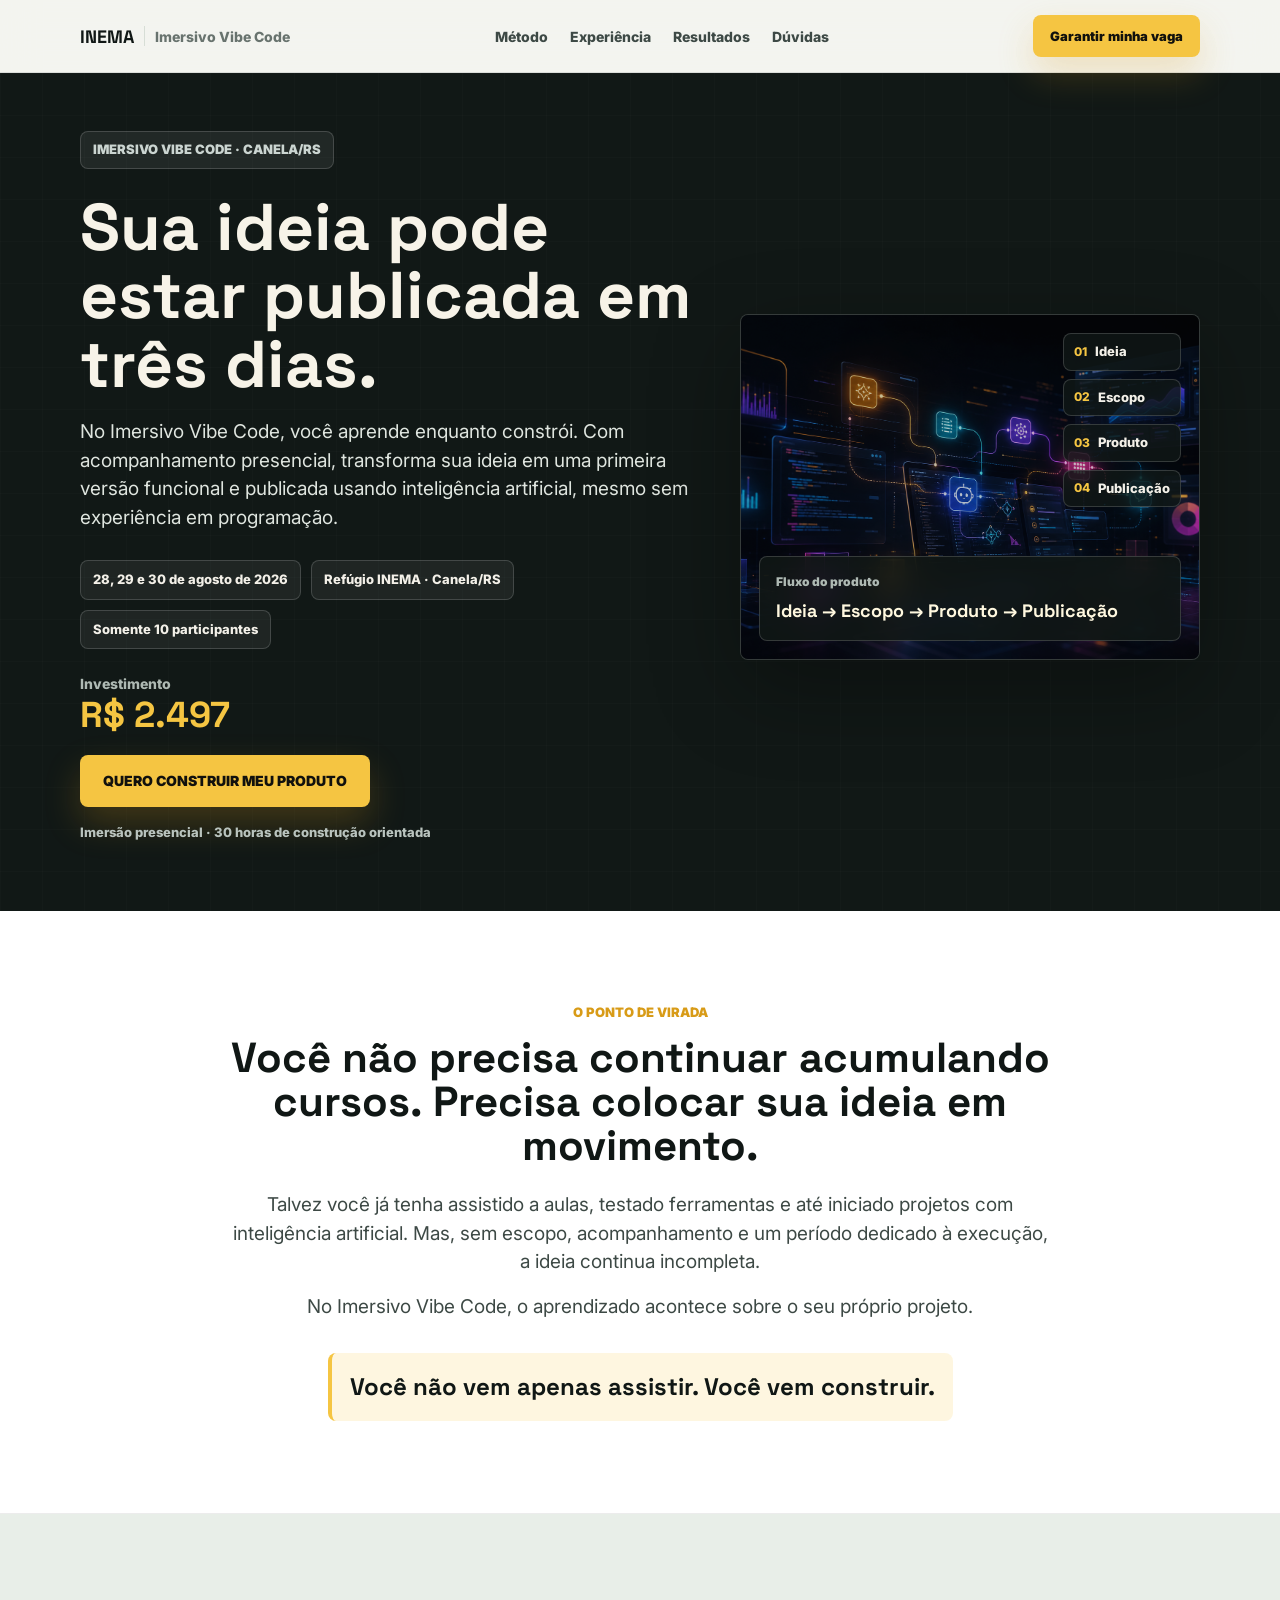
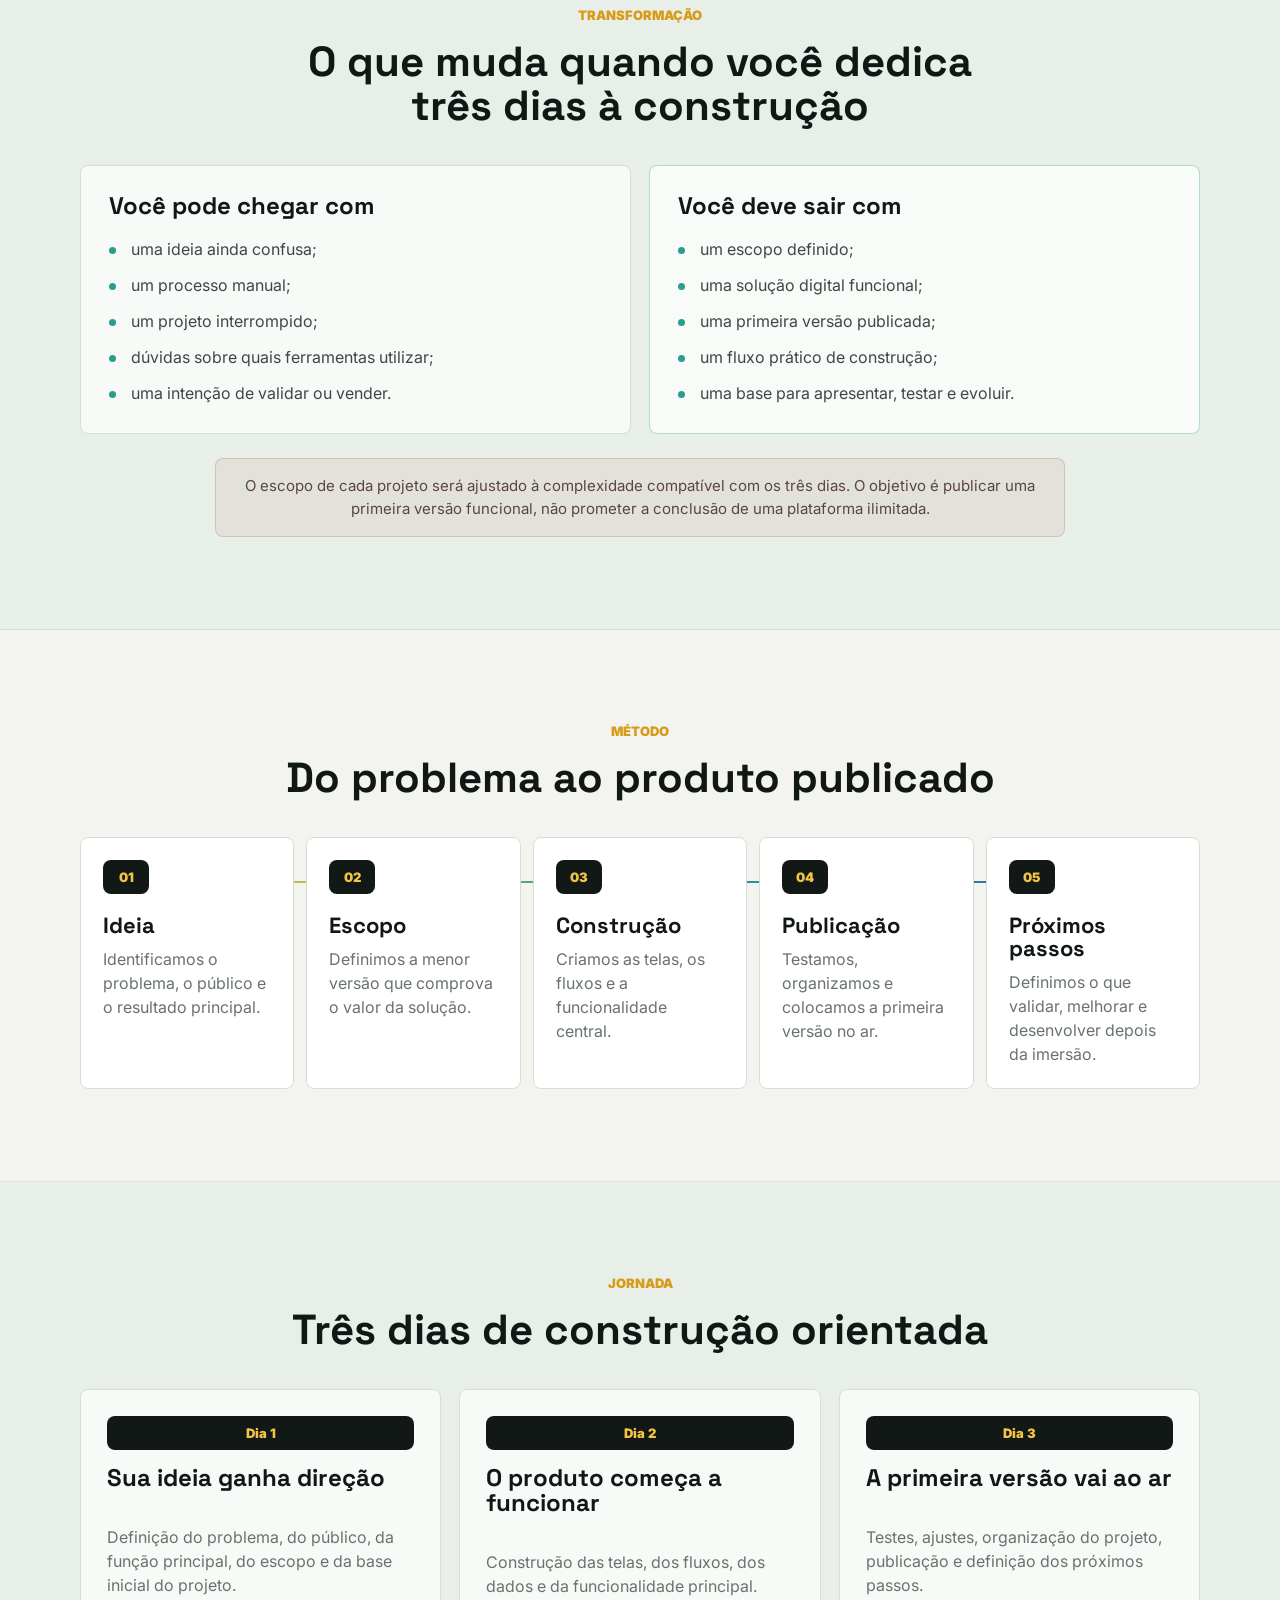
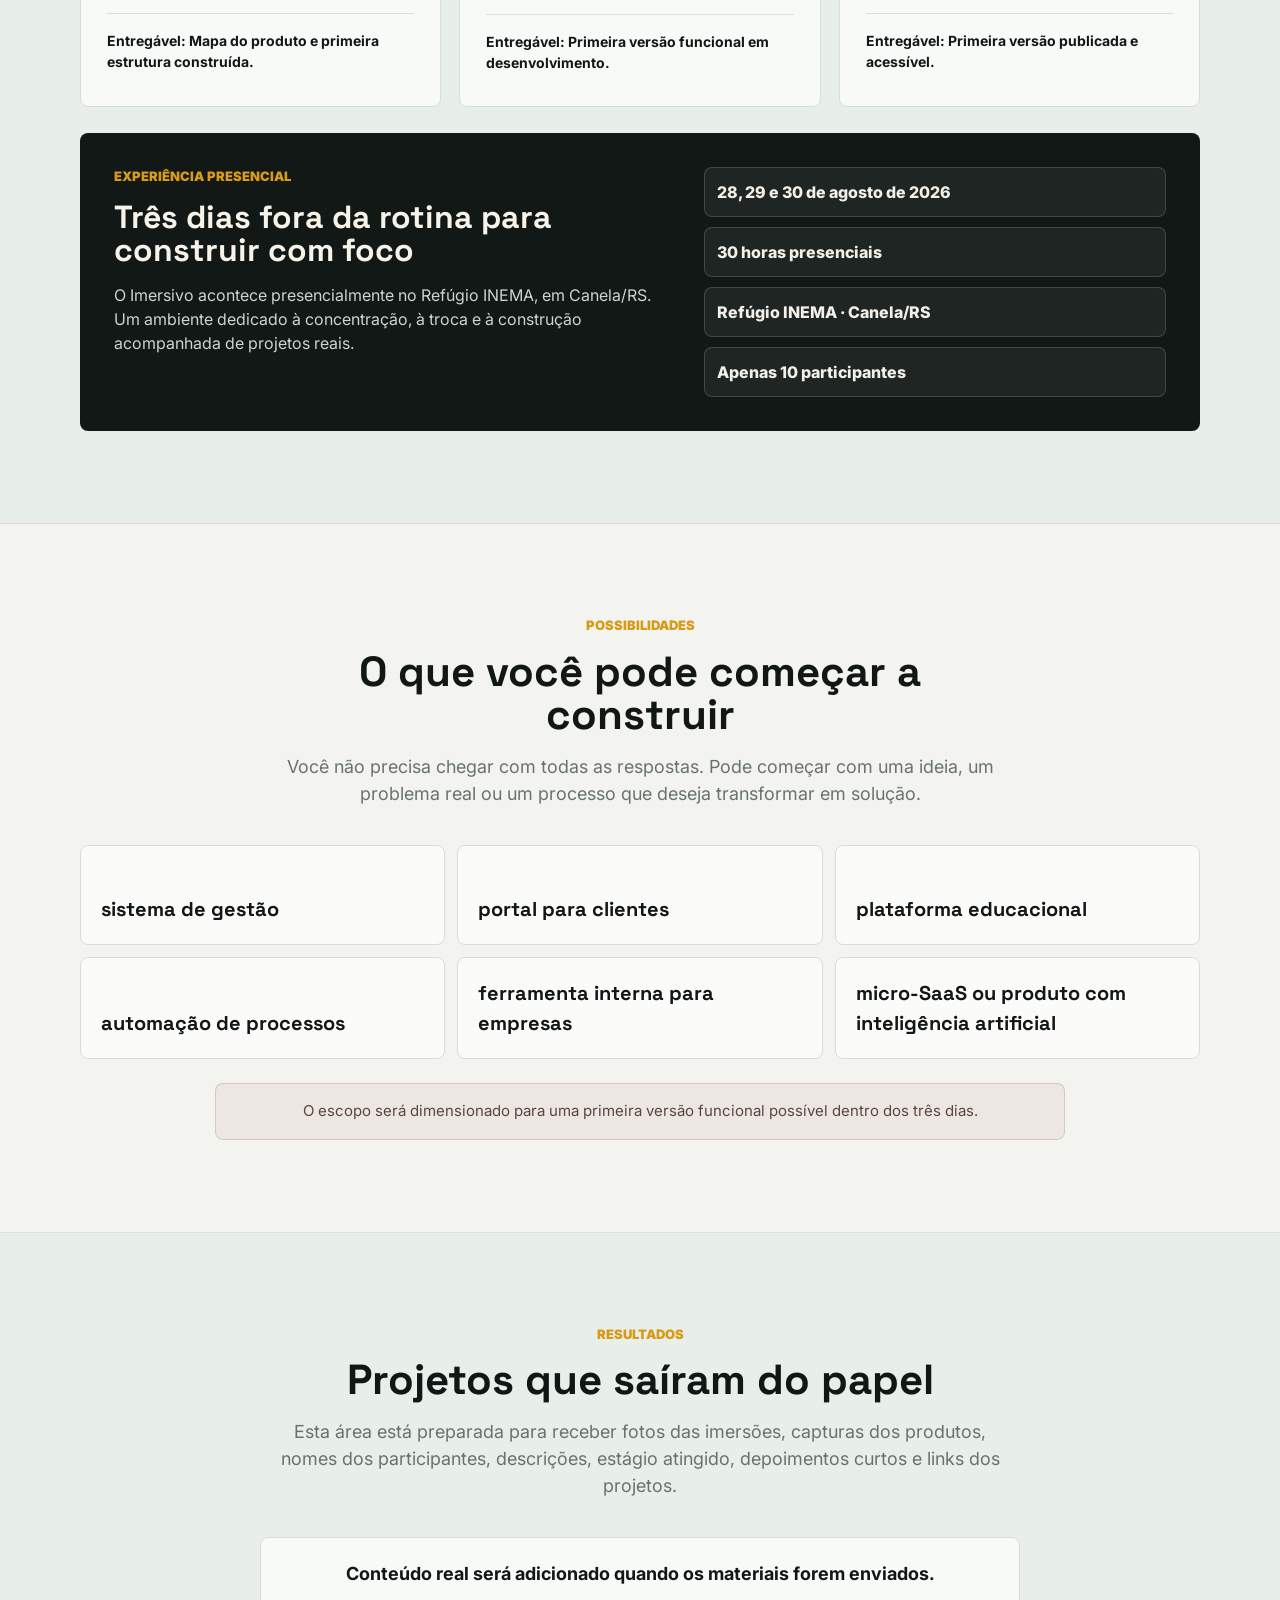
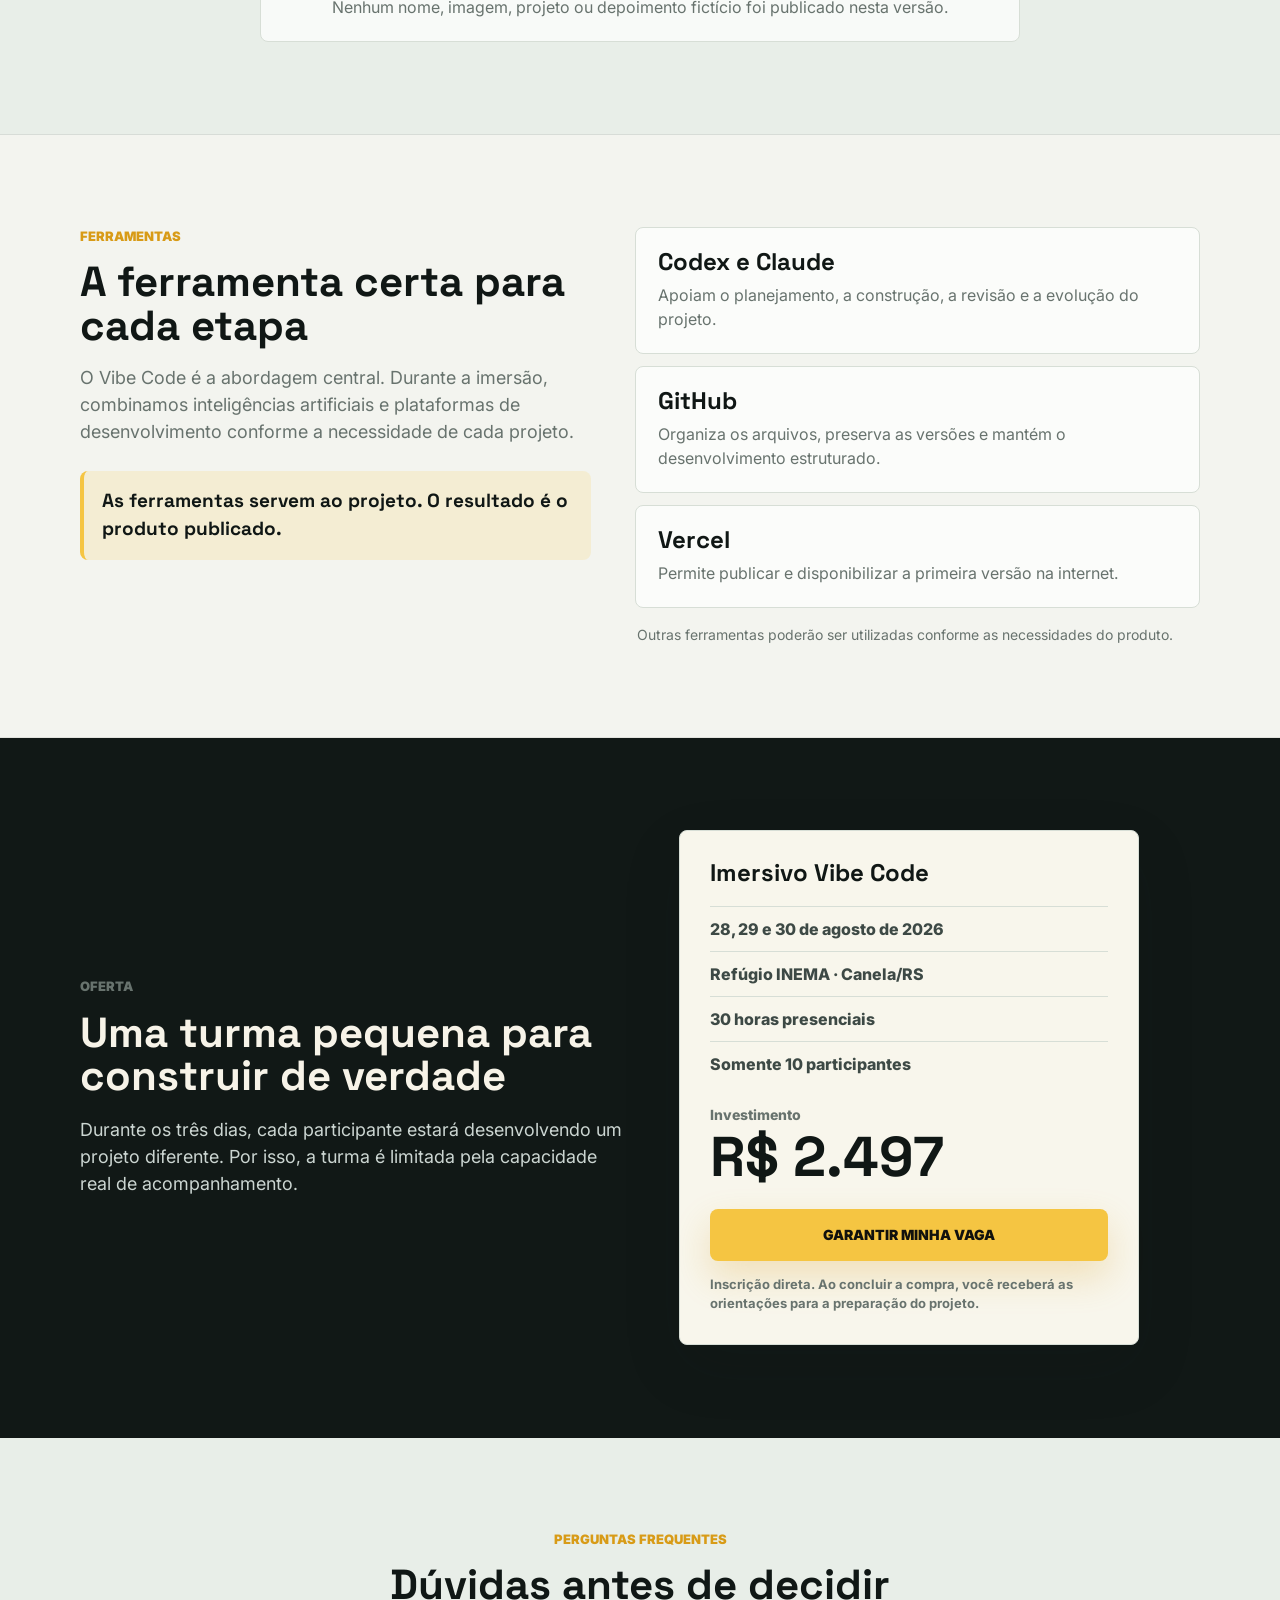
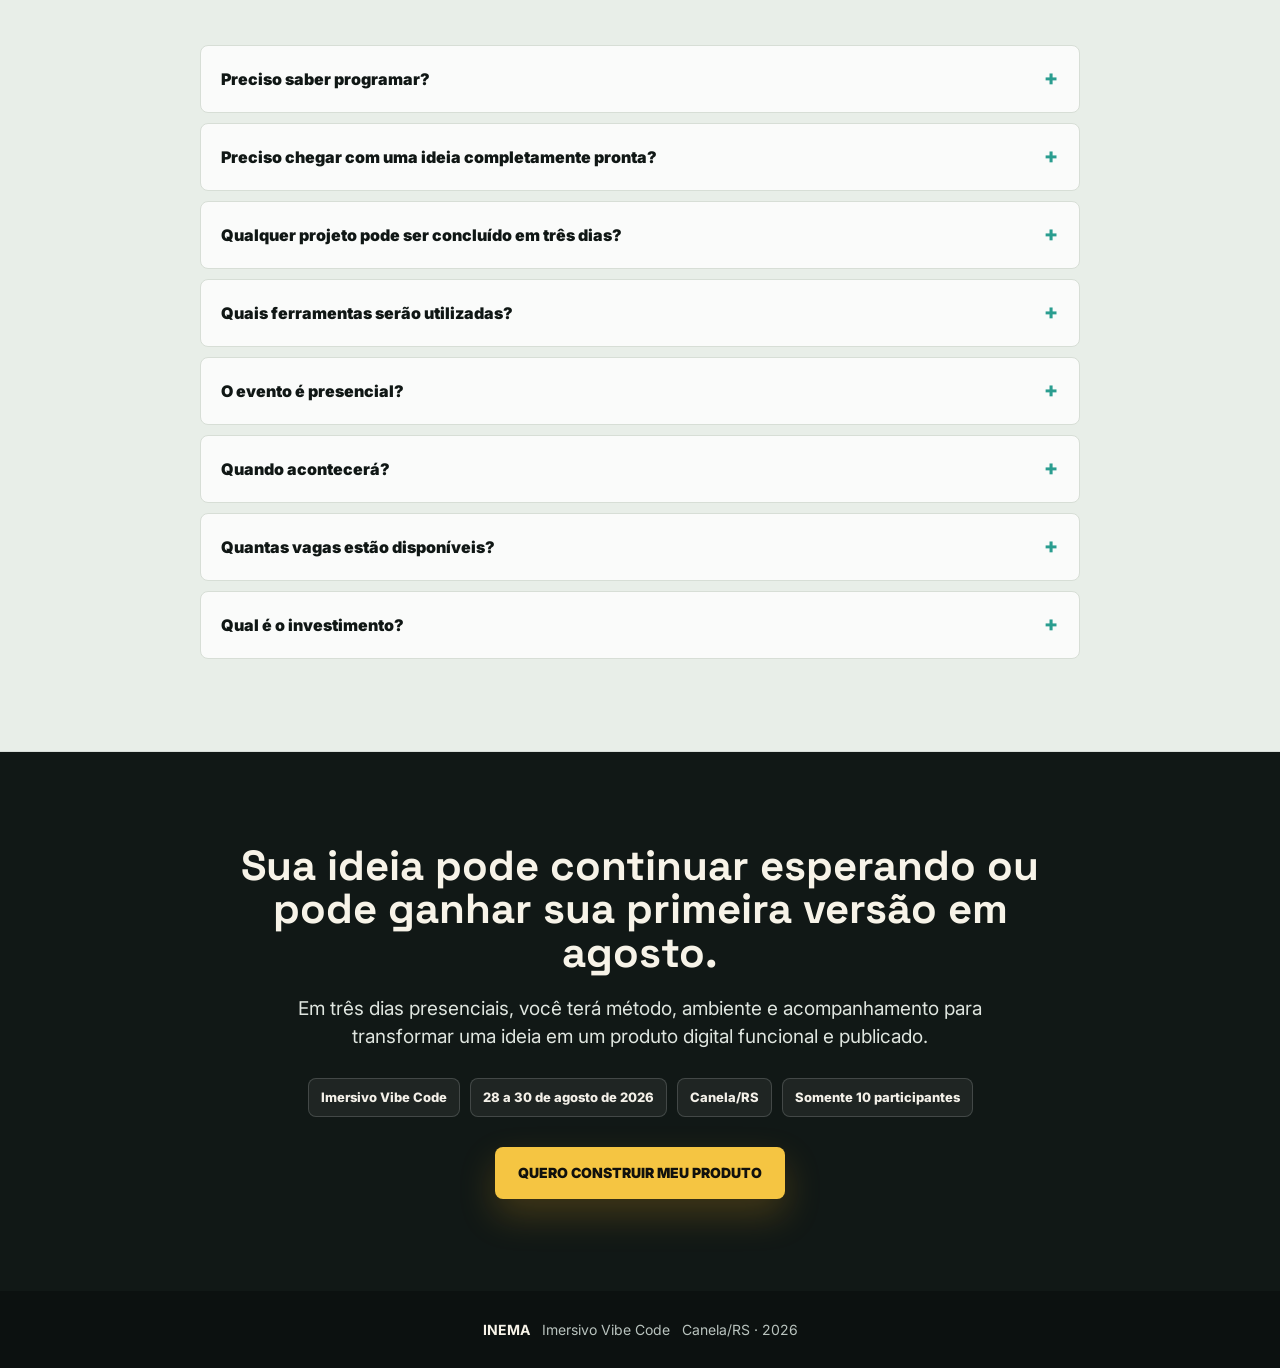
==== index.html @ b567958b "Publica landing Imersivo Vibe Code" ====
<!DOCTYPE html>
<html lang="pt-BR">
<head>
  <meta charset="UTF-8">
  <meta name="viewport" content="width=device-width, initial-scale=1.0">
  <title>Imersivo Vibe Code em Canela | INEMA</title>
  <meta name="description" content="Transforme sua ideia em uma primeira versão funcional e publicada em três dias de construção presencial com inteligência artificial. 28 a 30 de agosto de 2026, em Canela/RS.">
  <meta name="robots" content="index, follow">
  <!-- TODO: confirmar URL canônica -->
  <link rel="canonical" href="https://inematds.github.io/imersaovc/">

  <meta property="og:title" content="Imersivo Vibe Code em Canela | INEMA">
  <meta property="og:description" content="Transforme sua ideia em uma primeira versão funcional e publicada em três dias de construção presencial com inteligência artificial. 28 a 30 de agosto de 2026, em Canela/RS.">
  <meta property="og:type" content="website">
  <meta property="og:url" content="https://inematds.github.io/imersaovc/">
  <!-- TODO: adicionar imagem de compartilhamento -->
  <meta property="og:image" content="https://inematds.github.io/imersaovc/assets/social/linkedin-feed-1200x627.png">
  <meta property="og:locale" content="pt_BR">

  <meta name="twitter:card" content="summary_large_image">
  <meta name="twitter:title" content="Imersivo Vibe Code em Canela | INEMA">
  <meta name="twitter:description" content="Transforme sua ideia em uma primeira versão funcional e publicada em três dias de construção presencial com inteligência artificial.">
  <meta name="twitter:image" content="https://inematds.github.io/imersaovc/assets/social/linkedin-feed-1200x627.png">

  <link rel="preconnect" href="https://fonts.googleapis.com">
  <link rel="preconnect" href="https://fonts.gstatic.com" crossorigin>
  <link href="https://fonts.googleapis.com/css2?family=Inter:wght@400;500;600;700;800;900&family=Space+Grotesk:wght@600;700;800&display=swap" rel="stylesheet">
  <link rel="stylesheet" href="assets/css/imersivo-vibe-code.css">

  <script type="application/ld+json">
  {
    "@context": "https://schema.org",
    "@type": "Event",
    "name": "Imersivo Vibe Code",
    "description": "Imersão presencial de Vibe Code para construir e publicar uma primeira versão funcional de um produto digital com apoio de inteligência artificial.",
    "startDate": "2026-08-28",
    "endDate": "2026-08-30",
    "eventAttendanceMode": "https://schema.org/OfflineEventAttendanceMode",
    "eventStatus": "https://schema.org/EventScheduled",
    "location": {
      "@type": "Place",
      "name": "Refúgio INEMA",
      "address": {
        "@type": "PostalAddress",
        "addressLocality": "Canela",
        "addressRegion": "RS",
        "addressCountry": "BR"
      }
    },
    "organizer": {
      "@type": "Organization",
      "name": "INEMA"
    }
  }
  </script>
</head>
<body>
  <a class="skip-link" href="#conteudo">Pular para o conteúdo</a>

  <header class="site-header" data-header>
    <div class="shell header-inner">
      <a class="brand" href="#topo" aria-label="INEMA - Imersivo Vibe Code">
        <span class="brand-name">INEMA</span>
        <span class="brand-divider" aria-hidden="true"></span>
        <span class="brand-event">Imersivo Vibe Code</span>
      </a>
      <nav class="nav-links" aria-label="Navegação principal">
        <a href="#metodo">Método</a>
        <a href="#experiencia">Experiência</a>
        <a href="#resultados">Resultados</a>
        <a href="#duvidas">Dúvidas</a>
      </nav>
      <a class="button button-small button-primary js-checkout-cta" href="#oferta" data-cta-location="header">Garantir minha vaga</a>
    </div>
  </header>

  <main id="conteudo">
    <section class="hero section-dark" id="topo">
      <div class="shell hero-grid">
        <div class="hero-copy reveal">
          <p class="eyebrow">IMERSIVO VIBE CODE · CANELA/RS</p>
          <h1>Sua ideia pode estar publicada em três dias.</h1>
          <p class="hero-subtitle">
            No Imersivo Vibe Code, você aprende enquanto constrói. Com acompanhamento presencial, transforma sua ideia em uma primeira versão funcional e publicada usando inteligência artificial, mesmo sem experiência em programação.
          </p>

          <div class="hero-facts" aria-label="Informações principais do evento">
            <span>28, 29 e 30 de agosto de 2026</span>
            <span>Refúgio INEMA · Canela/RS</span>
            <span>Somente 10 participantes</span>
          </div>

          <div class="price-line">
            <span>Investimento</span>
            <strong>R$ 2.497</strong>
          </div>

          <div class="hero-actions">
            <a class="button button-primary js-checkout-cta" href="#oferta" data-cta-location="hero">QUERO CONSTRUIR MEU PRODUTO</a>
            <span class="microcopy">Imersão presencial · 30 horas de construção orientada</span>
          </div>
        </div>

        <div class="hero-visual reveal" aria-label="Fluxo visual de construção do produto">
          <img src="assets/hero-vibe-coding.png" alt="Interface abstrata representando fluxos de produto, código e inteligência artificial">
          <div class="visual-card visual-card-primary">
            <span>Fluxo do produto</span>
            <strong>Ideia → Escopo → Produto → Publicação</strong>
          </div>
          <ol class="visual-steps" aria-label="Etapas do método">
            <li><span>01</span> Ideia</li>
            <li><span>02</span> Escopo</li>
            <li><span>03</span> Produto</li>
            <li><span>04</span> Publicação</li>
          </ol>
        </div>
      </div>
    </section>

    <section class="section section-problem" id="problema">
      <div class="shell narrow">
        <div class="section-label reveal">O ponto de virada</div>
        <h2 class="reveal">Você não precisa continuar acumulando cursos. Precisa colocar sua ideia em movimento.</h2>
        <div class="text-stack reveal">
          <p>Talvez você já tenha assistido a aulas, testado ferramentas e até iniciado projetos com inteligência artificial. Mas, sem escopo, acompanhamento e um período dedicado à execução, a ideia continua incompleta.</p>
          <p>No Imersivo Vibe Code, o aprendizado acontece sobre o seu próprio projeto.</p>
        </div>
        <p class="statement reveal">Você não vem apenas assistir. Você vem construir.</p>
      </div>
    </section>

    <section class="section section-alt" id="transformacao">
      <div class="shell">
        <div class="section-heading reveal">
          <p class="section-label">Transformação</p>
          <h2>O que muda quando você dedica três dias à construção</h2>
        </div>

        <div class="comparison-grid">
          <article class="comparison-card reveal">
            <h3>Você pode chegar com</h3>
            <ul class="clean-list">
              <li>uma ideia ainda confusa;</li>
              <li>um processo manual;</li>
              <li>um projeto interrompido;</li>
              <li>dúvidas sobre quais ferramentas utilizar;</li>
              <li>uma intenção de validar ou vender.</li>
            </ul>
          </article>

          <article class="comparison-card comparison-card-strong reveal">
            <h3>Você deve sair com</h3>
            <ul class="clean-list">
              <li>um escopo definido;</li>
              <li>uma solução digital funcional;</li>
              <li>uma primeira versão publicada;</li>
              <li>um fluxo prático de construção;</li>
              <li>uma base para apresentar, testar e evoluir.</li>
            </ul>
          </article>
        </div>

        <p class="honest-note reveal">
          O escopo de cada projeto será ajustado à complexidade compatível com os três dias. O objetivo é publicar uma primeira versão funcional, não prometer a conclusão de uma plataforma ilimitada.
        </p>
      </div>
    </section>

    <section class="section" id="metodo">
      <div class="shell">
        <div class="section-heading reveal">
          <p class="section-label">Método</p>
          <h2>Do problema ao produto publicado</h2>
        </div>

        <ol class="method-flow">
          <li class="method-step reveal">
            <span>01</span>
            <h3>Ideia</h3>
            <p>Identificamos o problema, o público e o resultado principal.</p>
          </li>
          <li class="method-step reveal">
            <span>02</span>
            <h3>Escopo</h3>
            <p>Definimos a menor versão que comprova o valor da solução.</p>
          </li>
          <li class="method-step reveal">
            <span>03</span>
            <h3>Construção</h3>
            <p>Criamos as telas, os fluxos e a funcionalidade central.</p>
          </li>
          <li class="method-step reveal">
            <span>04</span>
            <h3>Publicação</h3>
            <p>Testamos, organizamos e colocamos a primeira versão no ar.</p>
          </li>
          <li class="method-step reveal">
            <span>05</span>
            <h3>Próximos passos</h3>
            <p>Definimos o que validar, melhorar e desenvolver depois da imersão.</p>
          </li>
        </ol>
      </div>
    </section>

    <section class="section section-alt" id="experiencia">
      <div class="shell">
        <div class="section-heading reveal">
          <p class="section-label">Jornada</p>
          <h2>Três dias de construção orientada</h2>
        </div>

        <div class="days-grid">
          <article class="day-card reveal">
            <span class="day-number">Dia 1</span>
            <h3>Sua ideia ganha direção</h3>
            <p>Definição do problema, do público, da função principal, do escopo e da base inicial do projeto.</p>
            <strong>Entregável: Mapa do produto e primeira estrutura construída.</strong>
          </article>
          <article class="day-card reveal">
            <span class="day-number">Dia 2</span>
            <h3>O produto começa a funcionar</h3>
            <p>Construção das telas, dos fluxos, dos dados e da funcionalidade principal.</p>
            <strong>Entregável: Primeira versão funcional em desenvolvimento.</strong>
          </article>
          <article class="day-card reveal">
            <span class="day-number">Dia 3</span>
            <h3>A primeira versão vai ao ar</h3>
            <p>Testes, ajustes, organização do projeto, publicação e definição dos próximos passos.</p>
            <strong>Entregável: Primeira versão publicada e acessível.</strong>
          </article>
        </div>

        <div class="venue-band reveal">
          <div>
            <p class="section-label">Experiência presencial</p>
            <h2>Três dias fora da rotina para construir com foco</h2>
            <p>O Imersivo acontece presencialmente no Refúgio INEMA, em Canela/RS. Um ambiente dedicado à concentração, à troca e à construção acompanhada de projetos reais.</p>
          </div>
          <ul class="venue-facts" aria-label="Resumo da experiência presencial">
            <li>28, 29 e 30 de agosto de 2026</li>
            <li>30 horas presenciais</li>
            <li>Refúgio INEMA · Canela/RS</li>
            <li>Apenas 10 participantes</li>
          </ul>
        </div>
      </div>
    </section>

    <section class="section" id="projetos">
      <div class="shell">
        <div class="section-heading reveal">
          <p class="section-label">Possibilidades</p>
          <h2>O que você pode começar a construir</h2>
          <p>Você não precisa chegar com todas as respostas. Pode começar com uma ideia, um problema real ou um processo que deseja transformar em solução.</p>
        </div>

        <div class="project-type-grid">
          <article class="project-type reveal">sistema de gestão</article>
          <article class="project-type reveal">portal para clientes</article>
          <article class="project-type reveal">plataforma educacional</article>
          <article class="project-type reveal">automação de processos</article>
          <article class="project-type reveal">ferramenta interna para empresas</article>
          <article class="project-type reveal">micro-SaaS ou produto com inteligência artificial</article>
        </div>

        <p class="honest-note reveal">O escopo será dimensionado para uma primeira versão funcional possível dentro dos três dias.</p>
      </div>
    </section>

    <section class="section section-alt proof-section" id="resultados" data-proof-section>
      <div class="shell">
        <div class="section-heading reveal">
          <p class="section-label">Resultados</p>
          <h2>Projetos que saíram do papel</h2>
          <p>Esta área está preparada para receber fotos das imersões, capturas dos produtos, nomes dos participantes, descrições, estágio atingido, depoimentos curtos e links dos projetos.</p>
        </div>

        <!--
          TODO: adicionar projetos reais em assets/js/event-config.js.
          Para cada projeto, incluir foto, nome, depoimento, descrição, estágio atingido e URL quando disponível.
          Enquanto não houver dados reais, os cartões vazios ficam ocultos em produção.
        -->
        <div class="proof-grid" data-proof-grid hidden></div>

        <div class="proof-empty reveal" data-proof-empty>
          <strong>Conteúdo real será adicionado quando os materiais forem enviados.</strong>
          <p>Nenhum nome, imagem, projeto ou depoimento fictício foi publicado nesta versão.</p>
        </div>
      </div>
    </section>

    <section class="section" id="ferramentas">
      <div class="shell tools-layout">
        <div class="reveal">
          <p class="section-label">Ferramentas</p>
          <h2>A ferramenta certa para cada etapa</h2>
          <p class="lead">O Vibe Code é a abordagem central. Durante a imersão, combinamos inteligências artificiais e plataformas de desenvolvimento conforme a necessidade de cada projeto.</p>
          <p class="statement statement-small">As ferramentas servem ao projeto. O resultado é o produto publicado.</p>
        </div>

        <div class="tools-list">
          <article class="tool-item reveal">
            <h3>Codex e Claude</h3>
            <p>Apoiam o planejamento, a construção, a revisão e a evolução do projeto.</p>
          </article>
          <article class="tool-item reveal">
            <h3>GitHub</h3>
            <p>Organiza os arquivos, preserva as versões e mantém o desenvolvimento estruturado.</p>
          </article>
          <article class="tool-item reveal">
            <h3>Vercel</h3>
            <p>Permite publicar e disponibilizar a primeira versão na internet.</p>
          </article>
          <p class="tool-note reveal">Outras ferramentas poderão ser utilizadas conforme as necessidades do produto.</p>
        </div>
      </div>
    </section>

    <section class="section section-offer" id="oferta">
      <div class="shell offer-layout">
        <div class="offer-copy reveal">
          <p class="section-label">Oferta</p>
          <h2>Uma turma pequena para construir de verdade</h2>
          <p>Durante os três dias, cada participante estará desenvolvendo um projeto diferente. Por isso, a turma é limitada pela capacidade real de acompanhamento.</p>
        </div>

        <aside class="offer-card reveal" aria-label="Oferta do Imersivo Vibe Code">
          <h3>Imersivo Vibe Code</h3>
          <ul class="offer-facts">
            <li>28, 29 e 30 de agosto de 2026</li>
            <li>Refúgio INEMA · Canela/RS</li>
            <li>30 horas presenciais</li>
            <li>Somente 10 participantes</li>
          </ul>
          <div class="offer-price">
            <span>Investimento</span>
            <strong>R$ 2.497</strong>
          </div>
          <a class="button button-primary button-full js-checkout-cta" href="#oferta" data-cta-location="offer">GARANTIR MINHA VAGA</a>
          <p class="offer-microcopy">Inscrição direta. Ao concluir a compra, você receberá as orientações para a preparação do projeto.</p>
          <p class="checkout-note" data-checkout-note hidden>As inscrições serão liberadas em breve. O checkout do Asaas será conectado aqui.</p>
        </aside>
      </div>
    </section>

    <section class="section section-alt" id="duvidas">
      <div class="shell faq-layout">
        <div class="section-heading reveal">
          <p class="section-label">Perguntas frequentes</p>
          <h2>Dúvidas antes de decidir</h2>
        </div>

        <div class="faq-list reveal" data-faq-list></div>
      </div>
    </section>

    <section class="final-cta section-dark">
      <div class="shell narrow reveal">
        <h2>Sua ideia pode continuar esperando ou pode ganhar sua primeira versão em agosto.</h2>
        <p>Em três dias presenciais, você terá método, ambiente e acompanhamento para transformar uma ideia em um produto digital funcional e publicado.</p>
        <div class="final-facts">
          <span>Imersivo Vibe Code</span>
          <span>28 a 30 de agosto de 2026</span>
          <span>Canela/RS</span>
          <span>Somente 10 participantes</span>
        </div>
        <a class="button button-primary js-checkout-cta" href="#oferta" data-cta-location="final">QUERO CONSTRUIR MEU PRODUTO</a>
      </div>
    </section>
  </main>

  <footer class="site-footer">
    <div class="shell footer-inner">
      <strong>INEMA</strong>
      <span>Imersivo Vibe Code</span>
      <span>Canela/RS · 2026</span>
    </div>
  </footer>

  <div class="mobile-sticky-cta" data-mobile-cta>
    <span>10 participantes · Canela/RS</span>
    <a class="button button-primary button-small js-checkout-cta" href="#oferta" data-cta-location="mobile">GARANTIR MINHA VAGA</a>
  </div>

  <div class="toast" role="status" aria-live="polite" data-toast hidden></div>

  <script src="assets/js/event-config.js"></script>
  <script src="assets/js/main.js"></script>
</body>
</html>
---- assets/css/imersivo-vibe-code.css ----
:root {
  --bg: #f3f4ef;
  --surface: #ffffff;
  --surface-soft: #e8eee8;
  --ink: #101715;
  --ink-soft: #3d4945;
  --muted: #68736e;
  --line: #d7ded6;
  --dark: #111816;
  --dark-2: #18221f;
  --dark-line: rgba(255, 255, 255, .16);
  --primary: #f5c542;
  --primary-strong: #d89b17;
  --teal: #2a9d8f;
  --blue: #2f6f9f;
  --danger: #9f4a3b;
  --shadow: 0 22px 60px rgba(16, 23, 21, .12);
  --radius: 8px;
  --header-height: 72px;
}

* {
  box-sizing: border-box;
}

html {
  scroll-behavior: smooth;
}

body {
  margin: 0;
  background: var(--bg);
  color: var(--ink);
  font-family: Inter, system-ui, -apple-system, BlinkMacSystemFont, "Segoe UI", sans-serif;
  line-height: 1.5;
  overflow-x: hidden;
}

img {
  display: block;
  max-width: 100%;
}

a {
  color: inherit;
  text-decoration: none;
}

button,
summary,
a {
  -webkit-tap-highlight-color: transparent;
}

:focus-visible {
  outline: 3px solid rgba(42, 157, 143, .58);
  outline-offset: 4px;
}

h1,
h2,
h3 {
  margin: 0;
  font-family: "Space Grotesk", Inter, sans-serif;
  font-weight: 800;
  letter-spacing: 0;
  line-height: 1.04;
}

p {
  margin: 0;
}

ul,
ol {
  margin: 0;
  padding: 0;
}

li {
  list-style: none;
}

.skip-link {
  position: fixed;
  top: 12px;
  left: 12px;
  z-index: 100;
  transform: translateY(-140%);
  border-radius: var(--radius);
  background: var(--primary);
  color: #101010;
  font-weight: 800;
  padding: 10px 14px;
}

.skip-link:focus {
  transform: translateY(0);
}

.shell {
  width: min(1120px, calc(100% - 40px));
  margin-inline: auto;
}

.narrow {
  width: min(820px, calc(100% - 40px));
}

.site-header {
  position: sticky;
  top: 0;
  z-index: 50;
  background: rgba(243, 244, 239, .88);
  border-bottom: 1px solid rgba(16, 23, 21, .1);
  backdrop-filter: blur(18px);
}

.site-header.is-scrolled {
  box-shadow: 0 10px 30px rgba(16, 23, 21, .08);
}

.header-inner {
  min-height: var(--header-height);
  display: flex;
  align-items: center;
  justify-content: space-between;
  gap: 20px;
}

.brand {
  display: flex;
  align-items: center;
  gap: 10px;
  min-width: max-content;
  font-weight: 900;
}

.brand-name {
  font-family: "Space Grotesk", Inter, sans-serif;
  font-size: 18px;
}

.brand-divider {
  width: 1px;
  height: 20px;
  background: var(--line);
}

.brand-event {
  color: var(--muted);
  font-size: 14px;
  font-weight: 800;
}

.nav-links {
  display: flex;
  align-items: center;
  gap: 22px;
  color: var(--ink-soft);
  font-size: 14px;
  font-weight: 800;
}

.nav-links a {
  transition: color .18s ease;
}

.nav-links a:hover {
  color: var(--ink);
}

.button {
  display: inline-flex;
  min-height: 52px;
  align-items: center;
  justify-content: center;
  gap: 8px;
  border: 1px solid transparent;
  border-radius: var(--radius);
  cursor: pointer;
  font-size: 14px;
  font-weight: 900;
  line-height: 1;
  min-width: 0;
  padding: 0 22px;
  text-align: center;
  transition: transform .18s ease, border-color .18s ease, background .18s ease, box-shadow .18s ease;
  white-space: normal;
}

.button:hover {
  transform: translateY(-2px);
}

.button-primary {
  background: var(--primary);
  color: #11110d;
  box-shadow: 0 16px 36px rgba(216, 155, 23, .24);
}

.button-primary:hover {
  background: #ffd45e;
}

.button-small {
  min-height: 42px;
  padding: 0 16px;
  font-size: 13px;
}

.button-full {
  width: 100%;
}

.section {
  padding: 92px 0;
  border-bottom: 1px solid rgba(16, 23, 21, .08);
}

.section-alt {
  background: var(--surface-soft);
}

.section-dark {
  background: var(--dark);
  color: #f7f3e8;
}

.section-label {
  color: var(--primary-strong);
  font-size: 13px;
  font-weight: 900;
  margin-bottom: 14px;
  text-transform: uppercase;
}

.section-heading {
  max-width: 740px;
  margin: 0 auto 38px;
  text-align: center;
}

.section-heading h2,
.narrow h2,
.offer-copy h2,
.tools-layout h2,
.final-cta h2 {
  font-size: 42px;
}

.section-heading p:not(.section-label),
.lead {
  color: var(--muted);
  font-size: 18px;
  margin-top: 16px;
}

.hero {
  position: relative;
  min-height: calc(100vh - var(--header-height));
  overflow: hidden;
  padding: 58px 0 68px;
}

.hero::before {
  content: "";
  position: absolute;
  inset: 0;
  background-image:
    linear-gradient(rgba(255, 255, 255, .055) 1px, transparent 1px),
    linear-gradient(90deg, rgba(255, 255, 255, .055) 1px, transparent 1px);
  background-size: 42px 42px;
  opacity: .28;
}

.hero-grid {
  position: relative;
  display: grid;
  grid-template-columns: minmax(0, 1fr) minmax(320px, 460px);
  gap: 44px;
  align-items: center;
}

.hero-copy {
  max-width: 680px;
  min-width: 0;
}

.eyebrow {
  color: #cbd5d1;
  display: inline-flex;
  border: 1px solid var(--dark-line);
  border-radius: var(--radius);
  background: rgba(255, 255, 255, .07);
  font-size: 13px;
  font-weight: 900;
  margin-bottom: 24px;
  padding: 8px 12px;
}

.hero h1 {
  font-size: 66px;
  max-width: 760px;
  overflow-wrap: break-word;
}

.hero-subtitle {
  color: #dfe5df;
  font-size: 19px;
  margin-top: 20px;
  max-width: 670px;
  overflow-wrap: break-word;
}

.hero-facts {
  display: flex;
  flex-wrap: wrap;
  gap: 10px;
  margin-top: 28px;
}

.hero-facts span,
.final-facts span {
  border: 1px solid var(--dark-line);
  border-radius: var(--radius);
  background: rgba(255, 255, 255, .06);
  color: #f3f0e8;
  font-size: 13px;
  font-weight: 800;
  max-width: 100%;
  overflow-wrap: anywhere;
  padding: 9px 12px;
}

.price-line {
  display: grid;
  gap: 3px;
  margin-top: 24px;
}

.price-line span,
.price-line small {
  color: #aeb9b3;
  font-size: 14px;
  font-weight: 800;
}

.price-line strong {
  color: var(--primary);
  font-family: "Space Grotesk", Inter, sans-serif;
  font-size: 36px;
  line-height: 1;
}

.hero-actions {
  display: flex;
  flex-wrap: wrap;
  align-items: center;
  gap: 16px;
  margin-top: 22px;
}

.microcopy {
  color: #b9c3be;
  font-size: 13px;
  font-weight: 800;
}

.hero-visual {
  position: relative;
  border: 1px solid var(--dark-line);
  border-radius: var(--radius);
  background: #0e1514;
  box-shadow: 0 28px 90px rgba(0, 0, 0, .32);
  overflow: hidden;
}

.hero-visual img {
  width: 100%;
  aspect-ratio: 4 / 3;
  object-fit: cover;
  opacity: .78;
}

.visual-card {
  position: absolute;
  left: 18px;
  right: 18px;
  bottom: 18px;
  border: 1px solid var(--dark-line);
  border-radius: var(--radius);
  background: rgba(17, 24, 22, .86);
  backdrop-filter: blur(12px);
  padding: 16px;
}

.visual-card span {
  color: #aeb9b3;
  display: block;
  font-size: 12px;
  font-weight: 900;
  margin-bottom: 6px;
}

.visual-card strong {
  color: #fff8df;
  font-family: "Space Grotesk", Inter, sans-serif;
  font-size: 18px;
}

.visual-steps {
  position: absolute;
  top: 18px;
  right: 18px;
  display: grid;
  gap: 8px;
}

.visual-steps li {
  display: flex;
  align-items: center;
  gap: 8px;
  border: 1px solid var(--dark-line);
  border-radius: var(--radius);
  background: rgba(17, 24, 22, .82);
  color: #f3f0e8;
  font-size: 13px;
  font-weight: 800;
  padding: 8px 10px;
}

.visual-steps span {
  color: var(--primary);
  font-size: 12px;
}

.section-problem {
  background: var(--surface);
  text-align: center;
}

.text-stack {
  display: grid;
  gap: 16px;
  color: var(--ink-soft);
  font-size: 19px;
  margin-top: 24px;
}

.statement {
  border-left: 4px solid var(--primary);
  background: rgba(245, 197, 66, .16);
  border-radius: var(--radius);
  display: inline-flex;
  color: var(--ink);
  font-family: "Space Grotesk", Inter, sans-serif;
  font-size: 24px;
  font-weight: 800;
  margin-top: 32px;
  padding: 16px 18px;
}

.statement-small {
  display: flex;
  margin-top: 26px;
  font-size: 19px;
}

.comparison-grid {
  display: grid;
  grid-template-columns: repeat(2, minmax(0, 1fr));
  gap: 18px;
}

.comparison-card,
.day-card,
.offer-card,
.tool-item,
.proof-empty,
.project-type {
  border: 1px solid var(--line);
  border-radius: var(--radius);
  background: rgba(255, 255, 255, .72);
}

.comparison-card {
  padding: 28px;
}

.comparison-card-strong {
  border-color: rgba(42, 157, 143, .34);
  background: #f8fbf7;
}

.comparison-card h3,
.day-card h3,
.tool-item h3,
.offer-card h3 {
  font-size: 24px;
  margin-bottom: 18px;
}

.clean-list {
  display: grid;
  gap: 12px;
  color: var(--ink-soft);
  font-size: 16px;
}

.clean-list li {
  position: relative;
  padding-left: 22px;
}

.clean-list li::before {
  content: "";
  position: absolute;
  top: 10px;
  left: 0;
  width: 7px;
  height: 7px;
  border-radius: 999px;
  background: var(--teal);
}

.honest-note {
  border: 1px solid rgba(159, 74, 59, .22);
  border-radius: var(--radius);
  background: rgba(159, 74, 59, .07);
  color: #5b453f;
  font-size: 15px;
  margin: 24px auto 0;
  max-width: 850px;
  padding: 16px 18px;
  text-align: center;
}

.method-flow {
  position: relative;
  display: grid;
  grid-template-columns: repeat(5, minmax(0, 1fr));
  gap: 12px;
}

.method-flow::before {
  content: "";
  position: absolute;
  top: 44px;
  left: 8%;
  right: 8%;
  height: 2px;
  background: linear-gradient(90deg, var(--primary), var(--teal), var(--blue));
}

.method-step {
  position: relative;
  border-radius: var(--radius);
  background: var(--surface);
  border: 1px solid var(--line);
  min-height: 220px;
  padding: 22px;
}

.method-step span,
.day-number {
  display: inline-flex;
  align-items: center;
  justify-content: center;
  border-radius: var(--radius);
  background: var(--dark);
  color: var(--primary);
  font-size: 13px;
  font-weight: 900;
  min-height: 34px;
  min-width: 46px;
  padding: 0 10px;
}

.method-step h3 {
  font-size: 22px;
  margin: 20px 0 10px;
}

.method-step p,
.day-card p,
.tool-item p,
.offer-copy p,
.proof-empty p {
  color: var(--muted);
}

.days-grid {
  display: grid;
  grid-template-columns: repeat(3, minmax(0, 1fr));
  gap: 18px;
}

.day-card {
  display: grid;
  align-content: start;
  gap: 16px;
  min-height: 318px;
  padding: 26px;
}

.day-card strong {
  border-top: 1px solid var(--line);
  color: var(--ink);
  font-size: 14px;
  padding-top: 16px;
}

.venue-band {
  display: grid;
  grid-template-columns: minmax(0, 1.1fr) minmax(280px, .9fr);
  gap: 26px;
  border-radius: var(--radius);
  background: var(--dark);
  color: #f7f3e8;
  margin-top: 26px;
  padding: 34px;
}

.venue-band h2 {
  font-size: 32px;
  margin-bottom: 16px;
}

.venue-band p:not(.section-label) {
  color: #cbd5d1;
}

.venue-facts {
  display: grid;
  gap: 10px;
  align-self: center;
}

.venue-facts li {
  border: 1px solid var(--dark-line);
  border-radius: var(--radius);
  background: rgba(255, 255, 255, .06);
  color: #f3f0e8;
  font-weight: 800;
  padding: 12px;
}

.project-type-grid {
  display: grid;
  grid-template-columns: repeat(3, minmax(0, 1fr));
  gap: 12px;
}

.project-type {
  display: flex;
  min-height: 100px;
  align-items: end;
  color: var(--ink);
  font-family: "Space Grotesk", Inter, sans-serif;
  font-size: 20px;
  font-weight: 800;
  padding: 20px;
  transition: transform .18s ease, border-color .18s ease;
}

.project-type:hover {
  border-color: rgba(42, 157, 143, .46);
  transform: translateY(-2px);
}

.proof-grid {
  display: grid;
  grid-template-columns: repeat(3, minmax(0, 1fr));
  gap: 18px;
}

.proof-card {
  border: 1px solid var(--line);
  border-radius: var(--radius);
  background: var(--surface);
  overflow: hidden;
}

.proof-card img,
.proof-placeholder {
  width: 100%;
  aspect-ratio: 16 / 10;
  object-fit: cover;
  background: var(--dark);
}

.proof-card-body {
  display: grid;
  gap: 10px;
  padding: 18px;
}

.proof-card-body h3 {
  font-size: 21px;
}

.proof-card-body p,
.proof-card-body blockquote {
  color: var(--muted);
  margin: 0;
}

.proof-empty {
  max-width: 760px;
  margin: 0 auto;
  padding: 22px;
  text-align: center;
}

.proof-empty strong {
  display: block;
  font-size: 18px;
  margin-bottom: 8px;
}

.tools-layout {
  display: grid;
  grid-template-columns: minmax(0, .95fr) minmax(320px, 1.05fr);
  gap: 44px;
  align-items: start;
}

.tools-list {
  display: grid;
  gap: 12px;
}

.tool-item {
  padding: 22px;
}

.tool-item h3 {
  margin-bottom: 8px;
}

.tool-note {
  color: var(--muted);
  font-size: 14px;
  padding: 4px 2px 0;
}

.section-offer {
  background: var(--dark);
  color: #f7f3e8;
}

.offer-layout {
  display: grid;
  grid-template-columns: minmax(0, .9fr) minmax(340px, 460px);
  gap: 46px;
  align-items: center;
}

.offer-copy p:not(.section-label) {
  color: #cbd5d1;
  font-size: 18px;
  margin-top: 18px;
}

.offer-card {
  background: #f8f6ec;
  color: var(--ink);
  padding: 30px;
  box-shadow: var(--shadow);
}

.offer-facts {
  display: grid;
  gap: 10px;
  color: var(--ink-soft);
  margin: 20px 0 28px;
}

.offer-facts li {
  border-top: 1px solid var(--line);
  font-weight: 800;
  padding-top: 10px;
}

.offer-price {
  display: grid;
  gap: 4px;
  margin-bottom: 24px;
}

.offer-price span,
.offer-price small {
  color: var(--muted);
  font-size: 14px;
  font-weight: 800;
}

.offer-price strong {
  color: var(--ink);
  font-family: "Space Grotesk", Inter, sans-serif;
  font-size: 56px;
  line-height: 1;
}

.offer-microcopy {
  color: var(--muted);
  font-size: 13px;
  font-weight: 700;
  margin-top: 14px;
}

.checkout-note {
  border-radius: var(--radius);
  background: rgba(42, 157, 143, .11);
  color: #22554f;
  font-size: 13px;
  font-weight: 800;
  margin-top: 14px;
  padding: 12px;
}

.faq-layout {
  max-width: 880px;
}

.faq-list {
  display: grid;
  gap: 10px;
}

.faq-item {
  border: 1px solid var(--line);
  border-radius: var(--radius);
  background: rgba(255, 255, 255, .78);
}

.faq-item summary {
  display: flex;
  align-items: center;
  justify-content: space-between;
  gap: 20px;
  color: var(--ink);
  cursor: pointer;
  font-weight: 900;
  list-style: none;
  min-height: 66px;
  padding: 0 20px;
}

.faq-item summary::-webkit-details-marker {
  display: none;
}

.faq-item summary::after {
  content: "+";
  color: var(--teal);
  flex: 0 0 auto;
  font-family: "Space Grotesk", Inter, sans-serif;
  font-size: 26px;
  line-height: 1;
  transition: transform .18s ease;
}

.faq-item[open] summary::after {
  content: "−";
}

.faq-item p {
  color: var(--muted);
  padding: 0 20px 20px;
}

.final-cta {
  padding: 92px 0;
  text-align: center;
}

.final-cta p {
  color: #dfe5df;
  font-size: 19px;
  margin: 20px auto 0;
  max-width: 720px;
}

.final-facts {
  display: flex;
  flex-wrap: wrap;
  gap: 10px;
  justify-content: center;
  margin: 26px 0 30px;
}

.site-footer {
  background: #0c1110;
  color: #b9c3be;
  padding: 28px 0;
}

.footer-inner {
  display: flex;
  flex-wrap: wrap;
  align-items: center;
  justify-content: center;
  gap: 12px;
  font-size: 14px;
}

.footer-inner strong {
  color: #f7f3e8;
}

.mobile-sticky-cta {
  position: fixed;
  left: 0;
  right: 0;
  bottom: 0;
  z-index: 55;
  display: none;
  align-items: center;
  justify-content: space-between;
  gap: 12px;
  border-top: 1px solid rgba(16, 23, 21, .16);
  background: rgba(243, 244, 239, .94);
  backdrop-filter: blur(18px);
  padding: 10px 14px;
  transform: translateY(0);
  transition: transform .18s ease;
}

.mobile-sticky-cta.is-hidden {
  transform: translateY(110%);
}

.mobile-sticky-cta span {
  color: var(--ink-soft);
  font-size: 12px;
  font-weight: 900;
}

.toast {
  position: fixed;
  z-index: 80;
  right: 18px;
  bottom: 18px;
  width: min(360px, calc(100% - 36px));
  border: 1px solid rgba(42, 157, 143, .3);
  border-radius: var(--radius);
  background: #f8fbf7;
  box-shadow: var(--shadow);
  color: var(--ink);
  font-size: 14px;
  font-weight: 800;
  padding: 14px 16px;
}

.reveal {
  opacity: 0;
  transform: translateY(18px);
  transition: opacity .58s ease, transform .58s ease;
}

.reveal.is-visible {
  opacity: 1;
  transform: none;
}

@media (max-width: 980px) {
  .nav-links {
    display: none;
  }

  .hero {
    min-height: auto;
  }

  .hero-grid,
  .tools-layout,
  .offer-layout,
  .venue-band {
    grid-template-columns: 1fr;
  }

  .hero h1 {
    font-size: 58px;
  }

  .hero-visual {
    max-width: 620px;
  }

  .method-flow,
  .days-grid,
  .project-type-grid,
  .proof-grid {
    grid-template-columns: 1fr;
  }

  .method-flow::before {
    display: none;
  }

  .method-step,
  .day-card {
    min-height: auto;
  }

  .offer-layout {
    align-items: stretch;
  }
}

@media (max-width: 720px) {
  body.has-sticky-cta {
    padding-bottom: 70px;
  }

  .shell,
  .narrow {
    width: min(100% - 28px, 1120px);
  }

  .section {
    padding: 66px 0;
  }

  .header-inner {
    min-height: 62px;
  }

  .brand-event {
    display: none;
  }

  .site-header .button {
    display: none;
  }

  .hero {
    padding: 50px 0 62px;
  }

  .hero-grid {
    gap: 34px;
  }

  .hero h1 {
    font-size: 40px;
  }

  .hero-subtitle,
  .text-stack,
  .final-cta p,
  .offer-copy p:not(.section-label),
  .section-heading p:not(.section-label),
  .lead {
    font-size: 16px;
  }

  .section-heading h2,
  .narrow h2,
  .offer-copy h2,
  .tools-layout h2,
  .final-cta h2 {
    font-size: 32px;
  }

  .hero-actions .button {
    width: 100%;
  }

  .hero-facts {
    display: grid;
    grid-template-columns: 1fr;
  }

  .hero-facts span {
    width: 100%;
  }

  .microcopy {
    width: 100%;
  }

  .visual-steps {
    position: static;
    display: grid;
    grid-template-columns: repeat(2, minmax(0, 1fr));
    padding: 12px;
  }

  .visual-card {
    position: static;
    border-inline: 0;
    border-bottom: 0;
    border-radius: 0;
  }

  .comparison-grid {
    grid-template-columns: 1fr;
  }

  .comparison-card,
  .day-card,
  .offer-card,
  .venue-band {
    padding: 22px;
  }

  .statement {
    font-size: 20px;
  }

  .offer-price strong {
    font-size: 46px;
  }

  .faq-item summary {
    min-height: 60px;
    padding: 0 16px;
  }

  .faq-item p {
    padding: 0 16px 18px;
  }

  .mobile-sticky-cta {
    display: flex;
  }

  .toast {
    bottom: 82px;
  }
}

@media (max-width: 540px) {
  .hero .shell {
    width: min(calc(100% - 28px), 362px);
    margin-left: 14px;
    margin-right: auto;
  }

  .hero h1,
  .hero-subtitle,
  .hero-facts,
  .hero-actions {
    max-width: 362px;
  }

  .mobile-sticky-cta span {
    display: none;
  }

  .mobile-sticky-cta .button {
    width: 100%;
  }
}

@media (max-width: 420px) {
  .hero h1 {
    font-size: 36px;
  }

  .price-line strong {
    font-size: 34px;
  }

  .visual-steps {
    grid-template-columns: 1fr;
  }

  .mobile-sticky-cta .button {
    padding: 0 12px;
  }
}

@media (prefers-reduced-motion: reduce) {
  *,
  *::before,
  *::after {
    animation-duration: .001ms !important;
    animation-iteration-count: 1 !important;
    scroll-behavior: auto !important;
    transition-duration: .001ms !important;
  }

  .reveal {
    opacity: 1;
    transform: none;
  }
}
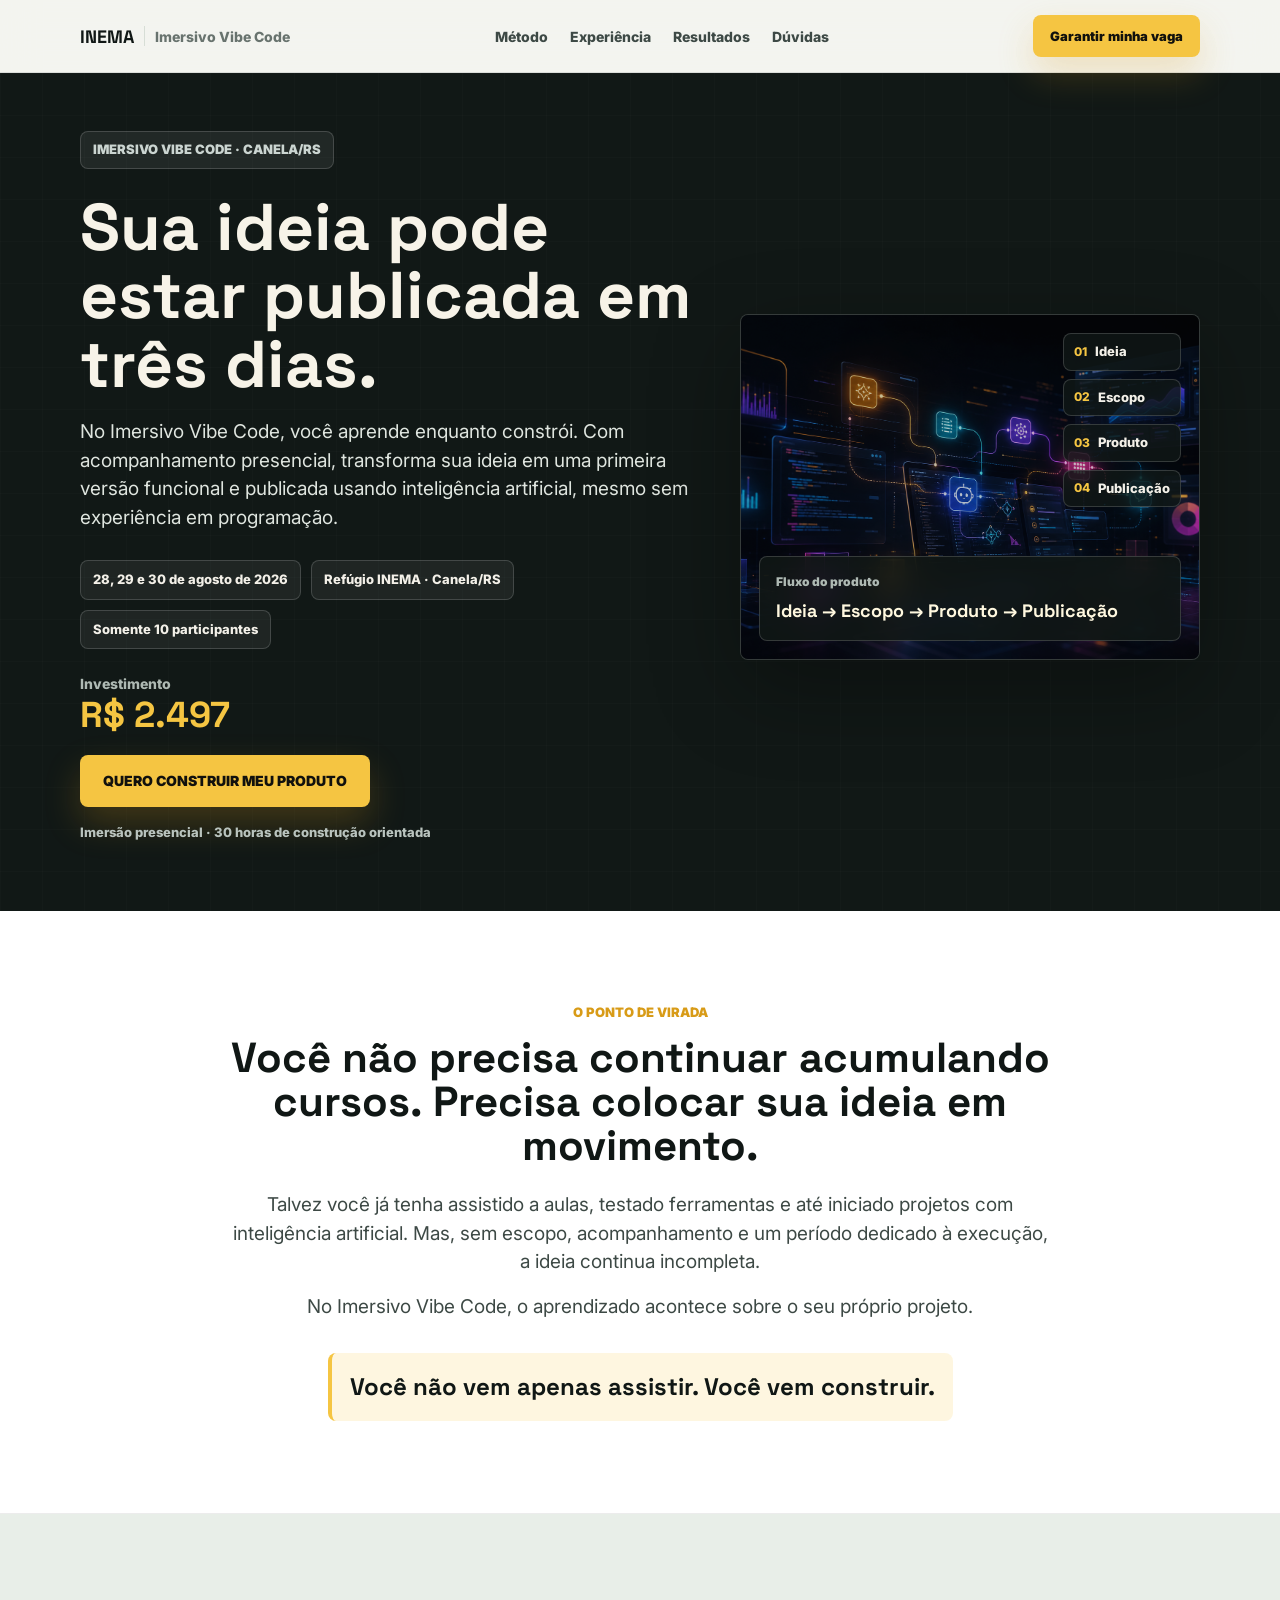
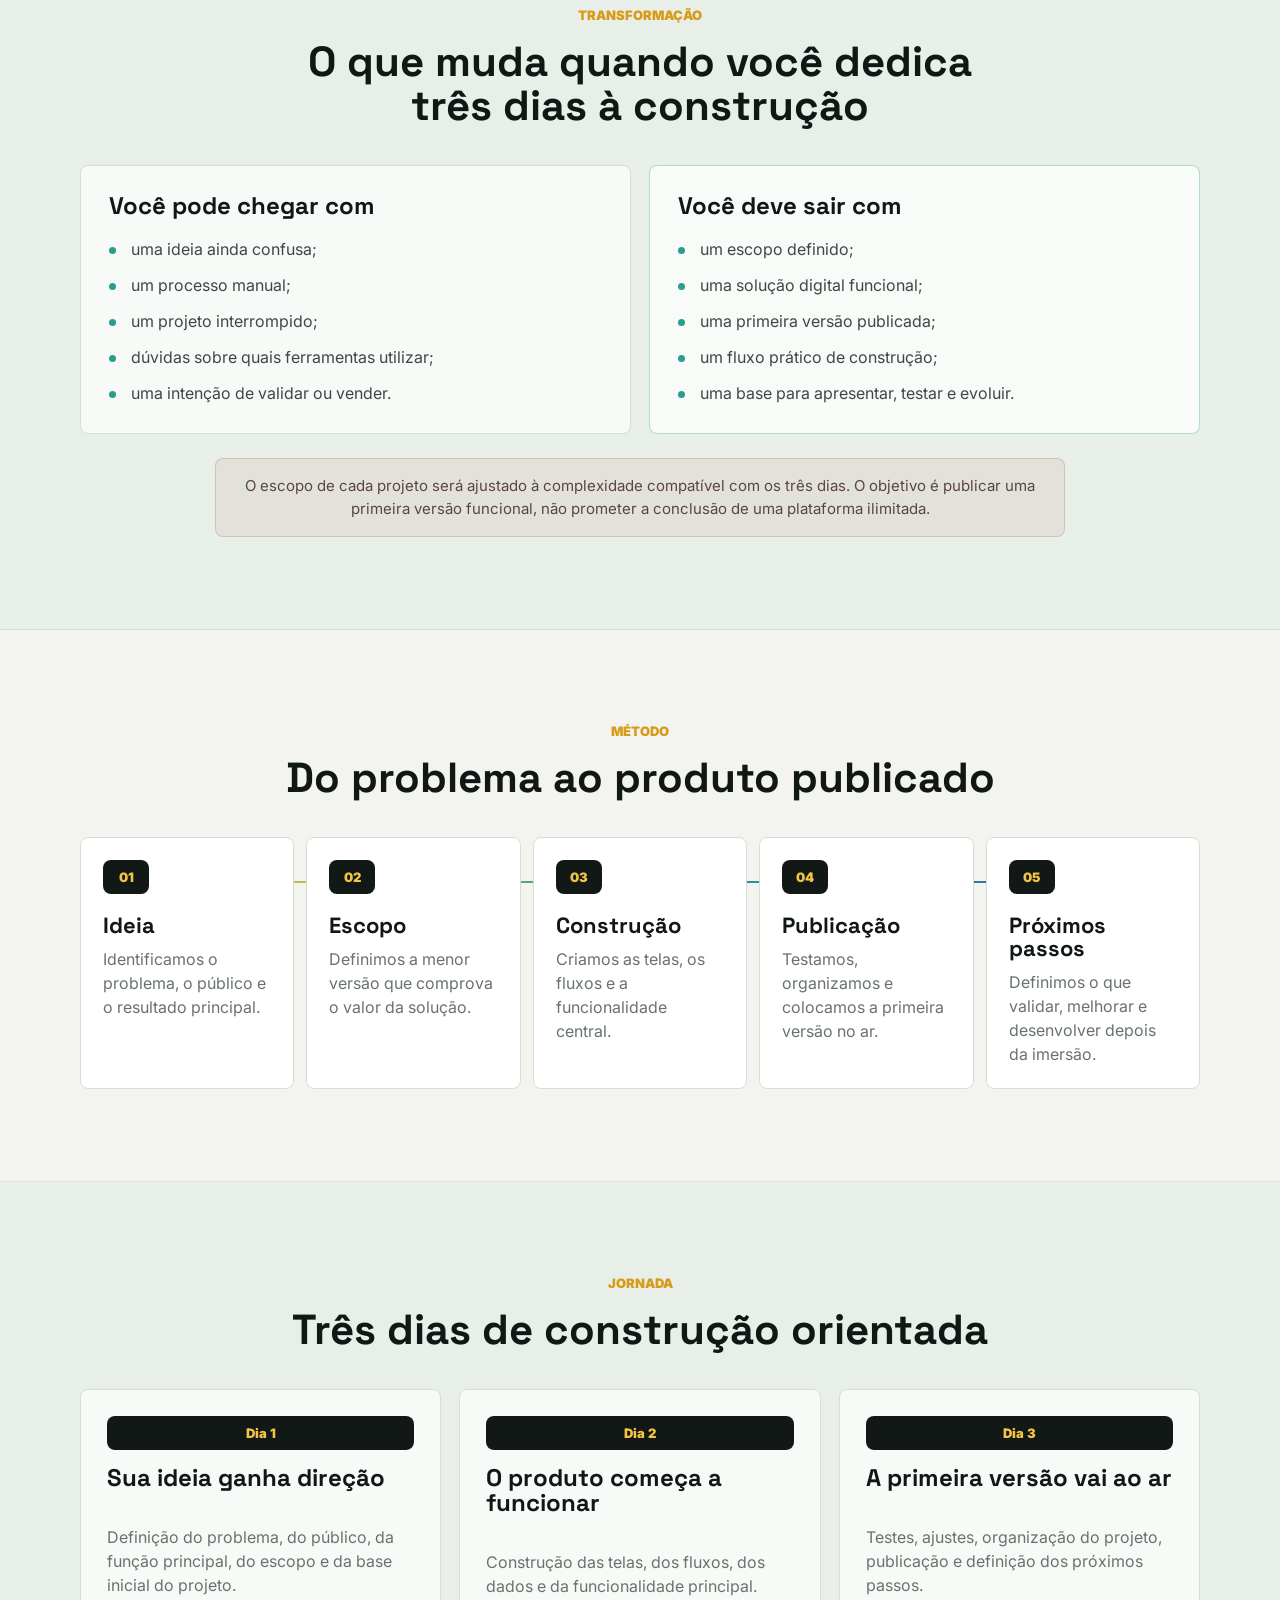
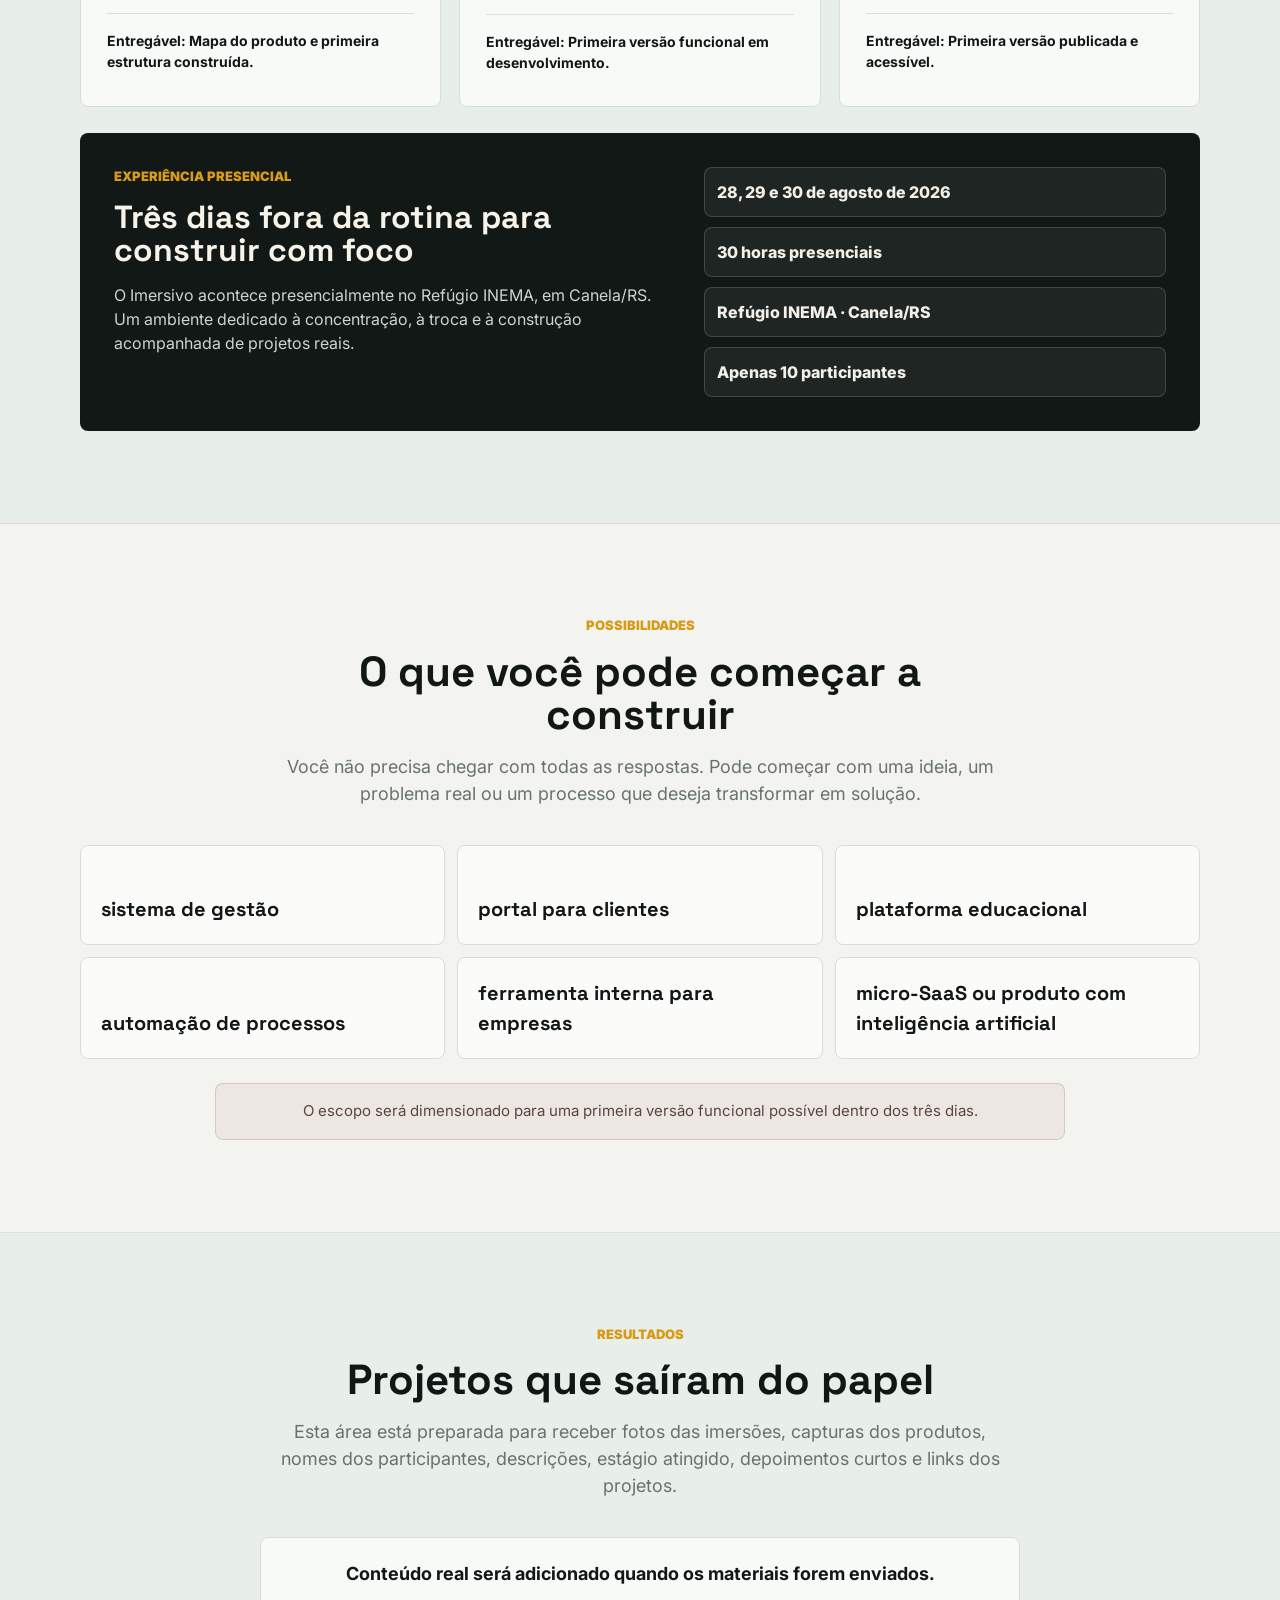
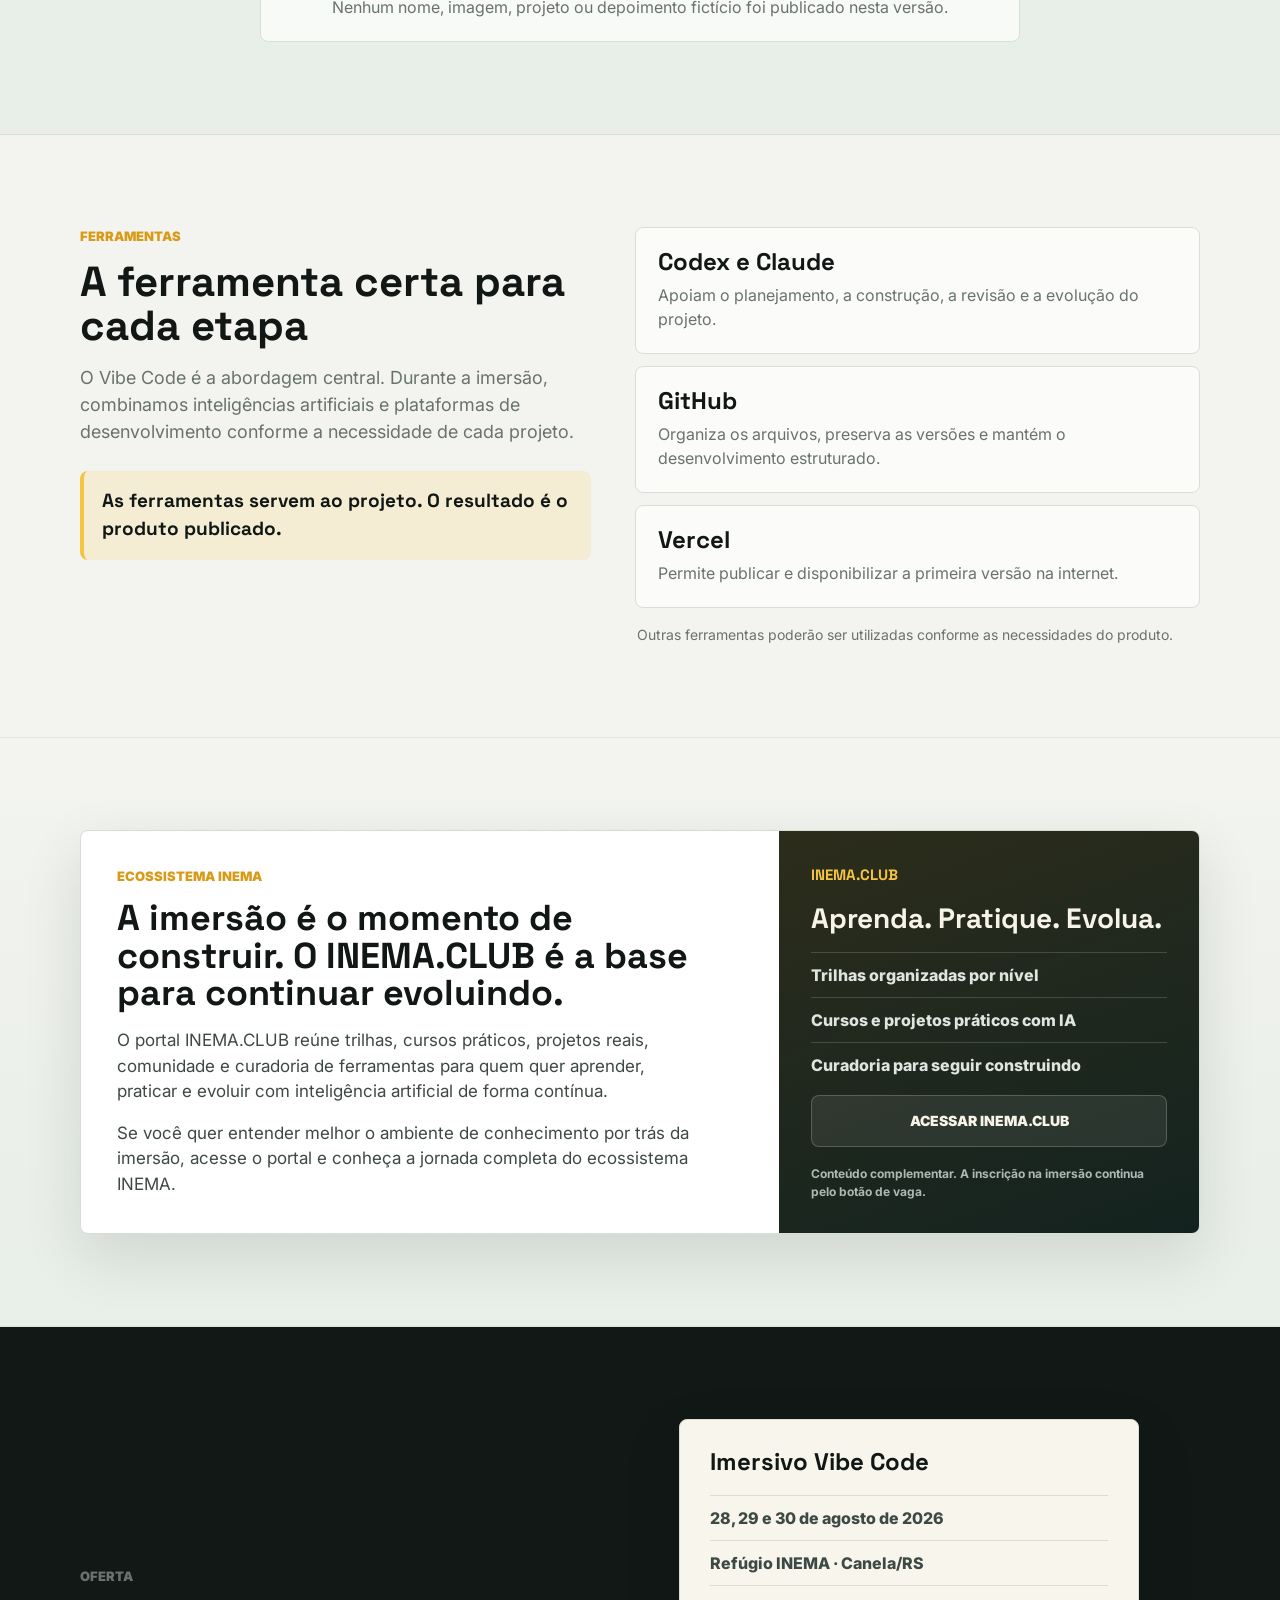
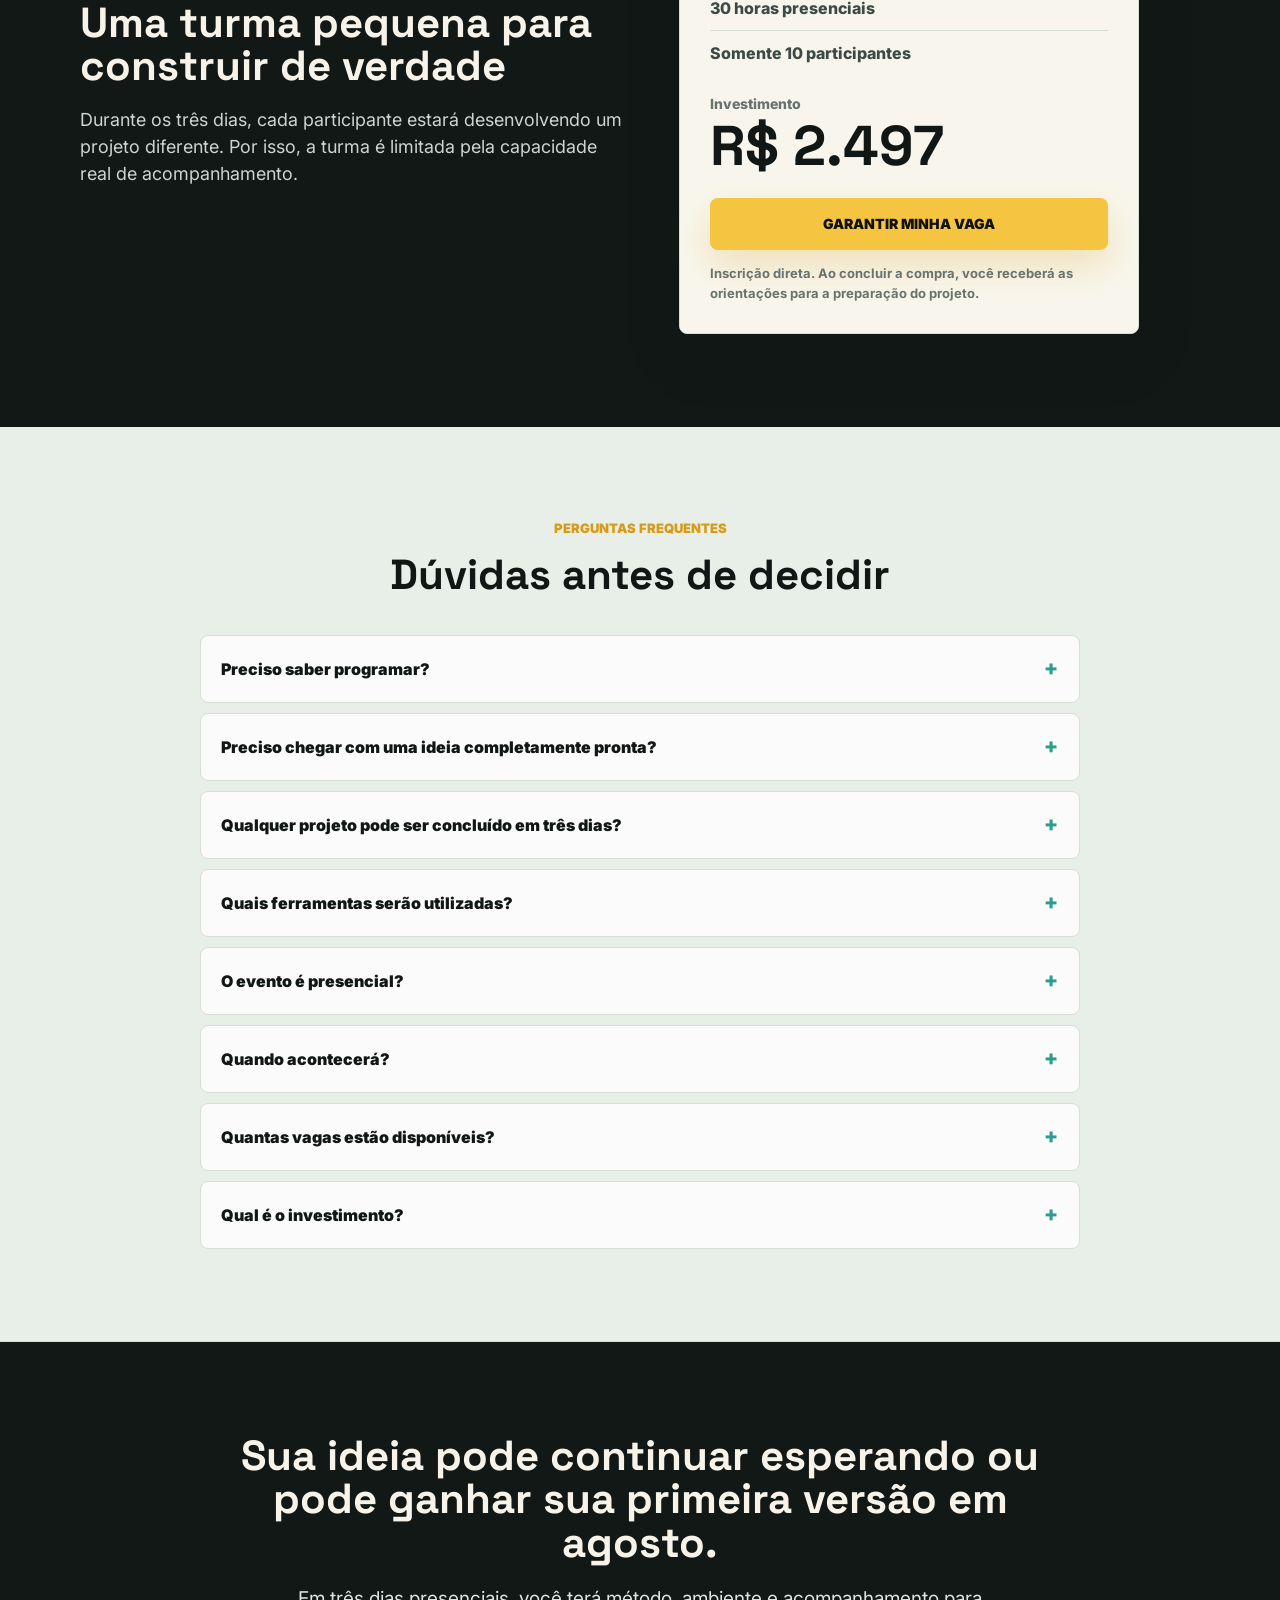
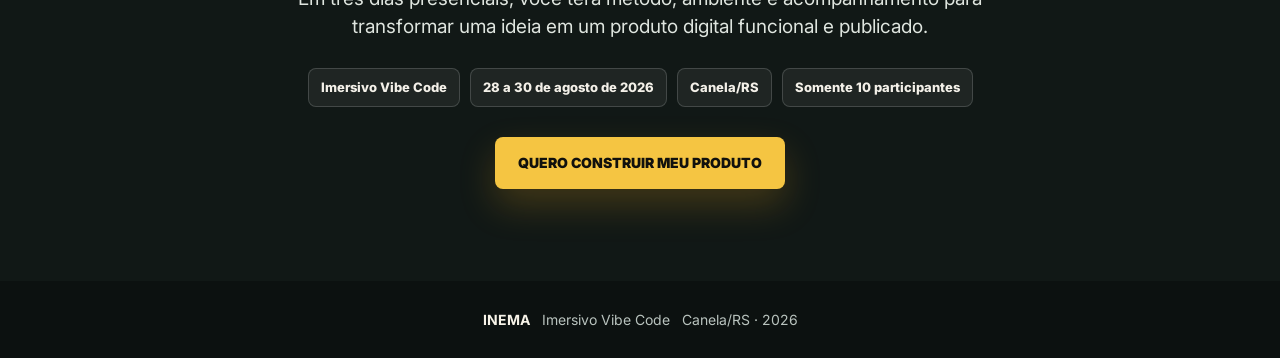
==== commit cf24ea0f: "Adiciona chamada para INEMA Club" ====
--- a/index.html
+++ b/index.html
@@ -7,20 +7,20 @@
   <meta name="description" content="Transforme sua ideia em uma primeira versão funcional e publicada em três dias de construção presencial com inteligência artificial. 28 a 30 de agosto de 2026, em Canela/RS.">
   <meta name="robots" content="index, follow">
   <!-- TODO: confirmar URL canônica -->
-  <link rel="canonical" href="https://inematds.github.io/imersaovc/">
+  <link rel="canonical" href="https://imersaovc.vercel.app/">
 
   <meta property="og:title" content="Imersivo Vibe Code em Canela | INEMA">
   <meta property="og:description" content="Transforme sua ideia em uma primeira versão funcional e publicada em três dias de construção presencial com inteligência artificial. 28 a 30 de agosto de 2026, em Canela/RS.">
   <meta property="og:type" content="website">
-  <meta property="og:url" content="https://inematds.github.io/imersaovc/">
+  <meta property="og:url" content="https://imersaovc.vercel.app/">
   <!-- TODO: adicionar imagem de compartilhamento -->
-  <meta property="og:image" content="https://inematds.github.io/imersaovc/assets/social/linkedin-feed-1200x627.png">
+  <meta property="og:image" content="https://imersaovc.vercel.app/assets/social/linkedin-feed-1200x627.png">
   <meta property="og:locale" content="pt_BR">
 
   <meta name="twitter:card" content="summary_large_image">
   <meta name="twitter:title" content="Imersivo Vibe Code em Canela | INEMA">
   <meta name="twitter:description" content="Transforme sua ideia em uma primeira versão funcional e publicada em três dias de construção presencial com inteligência artificial.">
-  <meta name="twitter:image" content="https://inematds.github.io/imersaovc/assets/social/linkedin-feed-1200x627.png">
+  <meta name="twitter:image" content="https://imersaovc.vercel.app/assets/social/linkedin-feed-1200x627.png">
 
   <link rel="preconnect" href="https://fonts.googleapis.com">
   <link rel="preconnect" href="https://fonts.gstatic.com" crossorigin>
@@ -317,6 +317,33 @@
       </div>
     </section>
 
+    <section class="section section-ecosystem" id="inema-club">
+      <div class="shell ecosystem-card reveal">
+        <div class="ecosystem-copy">
+          <p class="section-label">Ecossistema INEMA</p>
+          <h2>A imersão é o momento de construir. O INEMA.CLUB é a base para continuar evoluindo.</h2>
+          <p>
+            O portal INEMA.CLUB reúne trilhas, cursos práticos, projetos reais, comunidade e curadoria de ferramentas para quem quer aprender, praticar e evoluir com inteligência artificial de forma contínua.
+          </p>
+          <p>
+            Se você quer entender melhor o ambiente de conhecimento por trás da imersão, acesse o portal e conheça a jornada completa do ecossistema INEMA.
+          </p>
+        </div>
+
+        <aside class="ecosystem-panel" aria-label="Chamada para acessar o portal INEMA.CLUB">
+          <span>INEMA.CLUB</span>
+          <strong>Aprenda. Pratique. Evolua.</strong>
+          <ul>
+            <li>Trilhas organizadas por nível</li>
+            <li>Cursos e projetos práticos com IA</li>
+            <li>Curadoria para seguir construindo</li>
+          </ul>
+          <a class="button button-quiet js-portal-cta" href="https://www.inema.club/" data-cta-location="ecosystem">ACESSAR INEMA.CLUB</a>
+          <small>Conteúdo complementar. A inscrição na imersão continua pelo botão de vaga.</small>
+        </aside>
+      </div>
+    </section>
+
     <section class="section section-offer" id="oferta">
       <div class="shell offer-layout">
         <div class="offer-copy reveal">
--- a/assets/css/imersivo-vibe-code.css
+++ b/assets/css/imersivo-vibe-code.css
@@ -213,6 +213,17 @@
   width: 100%;
 }
 
+.button-quiet {
+  background: rgba(255, 255, 255, .08);
+  border-color: rgba(255, 255, 255, .2);
+  color: #f7f3e8;
+  box-shadow: none;
+}
+
+.button-quiet:hover {
+  background: rgba(255, 255, 255, .14);
+}
+
 .section {
   padding: 92px 0;
   border-bottom: 1px solid rgba(16, 23, 21, .08);
@@ -743,6 +754,82 @@
   color: var(--muted);
   font-size: 14px;
   padding: 4px 2px 0;
+}
+
+.section-ecosystem {
+  background: linear-gradient(180deg, #f3f4ef 0%, #e8eee8 100%);
+}
+
+.ecosystem-card {
+  display: grid;
+  grid-template-columns: minmax(0, 1fr) minmax(320px, 420px);
+  gap: 34px;
+  align-items: stretch;
+  border: 1px solid var(--line);
+  border-radius: var(--radius);
+  background:
+    linear-gradient(135deg, rgba(255, 255, 255, .88), rgba(255, 255, 255, .62)),
+    var(--surface);
+  box-shadow: var(--shadow);
+  overflow: hidden;
+}
+
+.ecosystem-copy {
+  padding: 36px;
+}
+
+.ecosystem-copy h2 {
+  font-size: 36px;
+  max-width: 720px;
+}
+
+.ecosystem-copy p:not(.section-label) {
+  color: var(--ink-soft);
+  font-size: 17px;
+  margin-top: 16px;
+  max-width: 720px;
+}
+
+.ecosystem-panel {
+  display: grid;
+  align-content: center;
+  gap: 18px;
+  background:
+    linear-gradient(160deg, rgba(245, 197, 66, .12), rgba(42, 157, 143, .08)),
+    var(--dark);
+  color: #f7f3e8;
+  padding: 32px;
+}
+
+.ecosystem-panel span {
+  color: var(--primary);
+  font-family: "Space Grotesk", Inter, sans-serif;
+  font-size: 15px;
+  font-weight: 900;
+}
+
+.ecosystem-panel strong {
+  font-family: "Space Grotesk", Inter, sans-serif;
+  font-size: 28px;
+  line-height: 1.05;
+}
+
+.ecosystem-panel ul {
+  display: grid;
+  gap: 10px;
+}
+
+.ecosystem-panel li {
+  border-top: 1px solid var(--dark-line);
+  color: #dfe5df;
+  font-weight: 800;
+  padding-top: 10px;
+}
+
+.ecosystem-panel small {
+  color: #aeb9b3;
+  font-size: 12px;
+  font-weight: 700;
 }
 
 .section-offer {
@@ -977,7 +1064,8 @@
   .hero-grid,
   .tools-layout,
   .offer-layout,
-  .venue-band {
+  .venue-band,
+  .ecosystem-card {
     grid-template-columns: 1fr;
   }
 
@@ -1103,7 +1191,9 @@
   .comparison-card,
   .day-card,
   .offer-card,
-  .venue-band {
+  .venue-band,
+  .ecosystem-copy,
+  .ecosystem-panel {
     padding: 22px;
   }
 
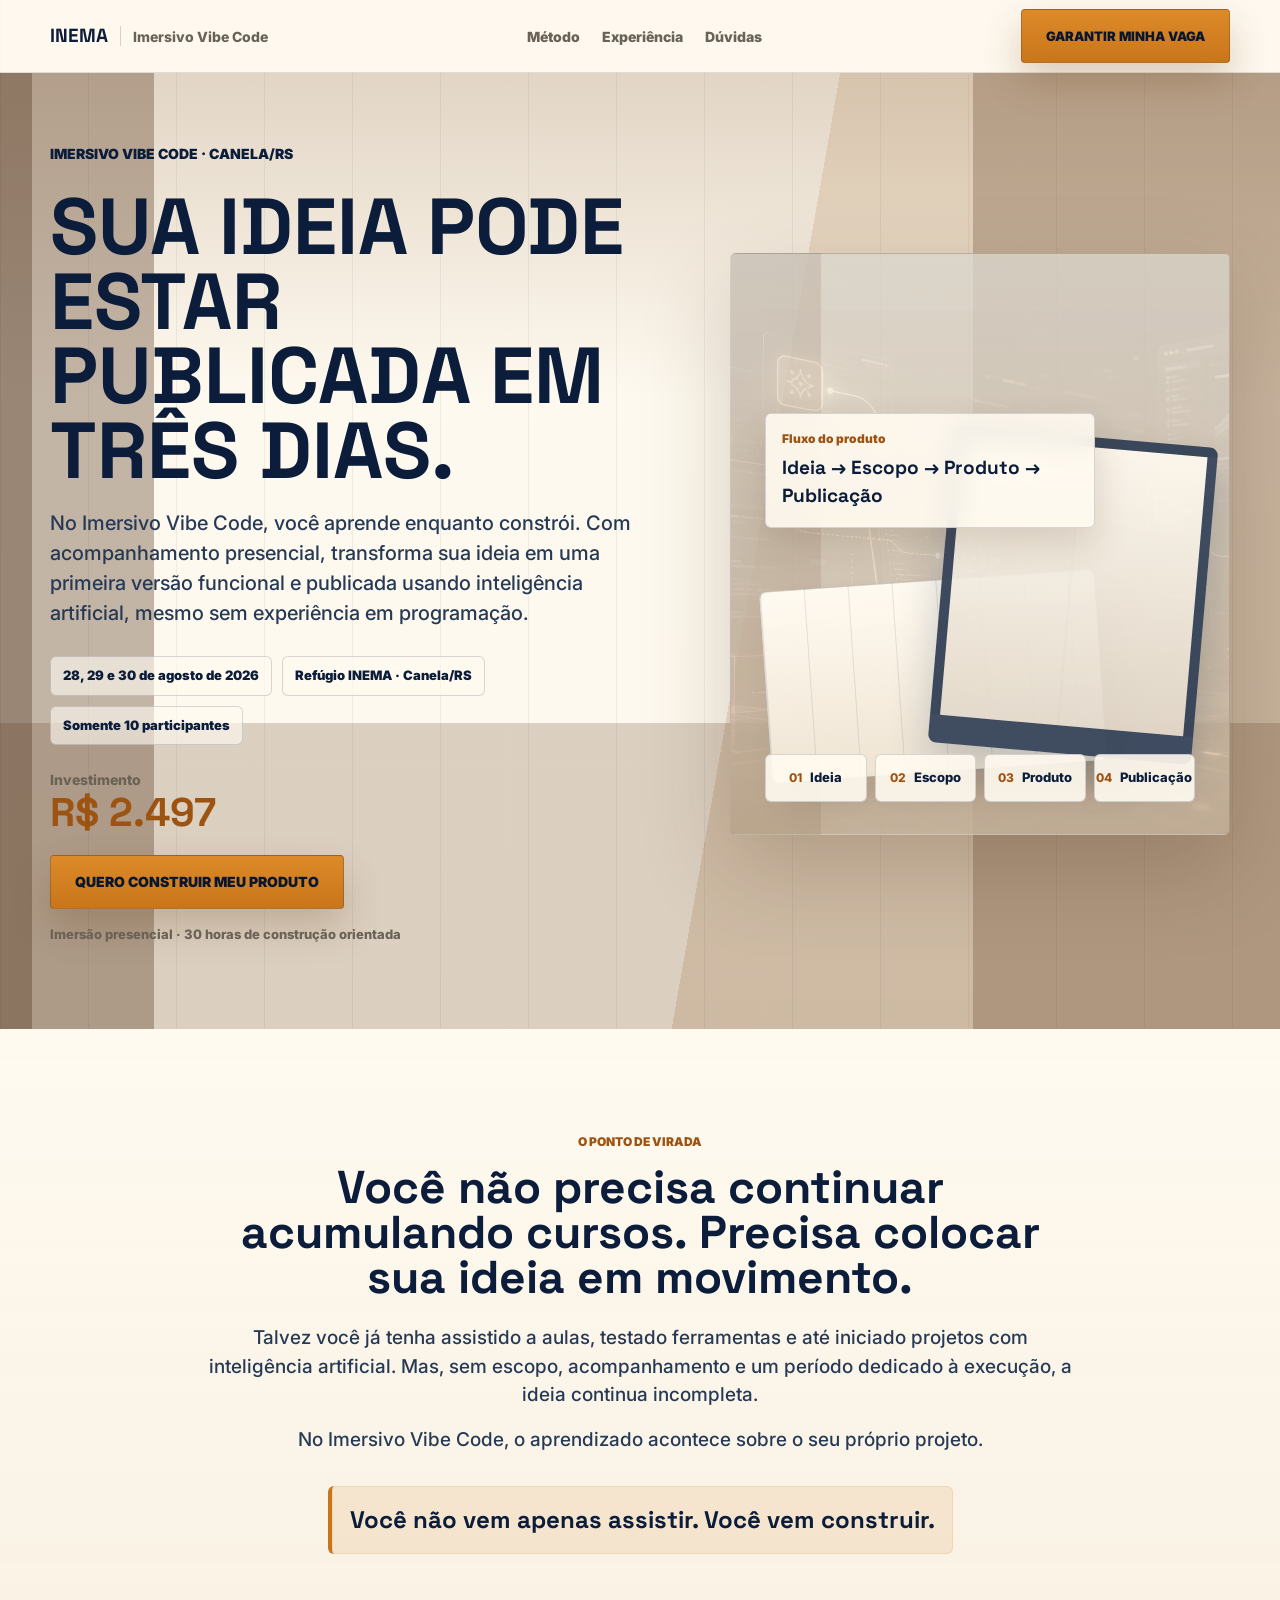
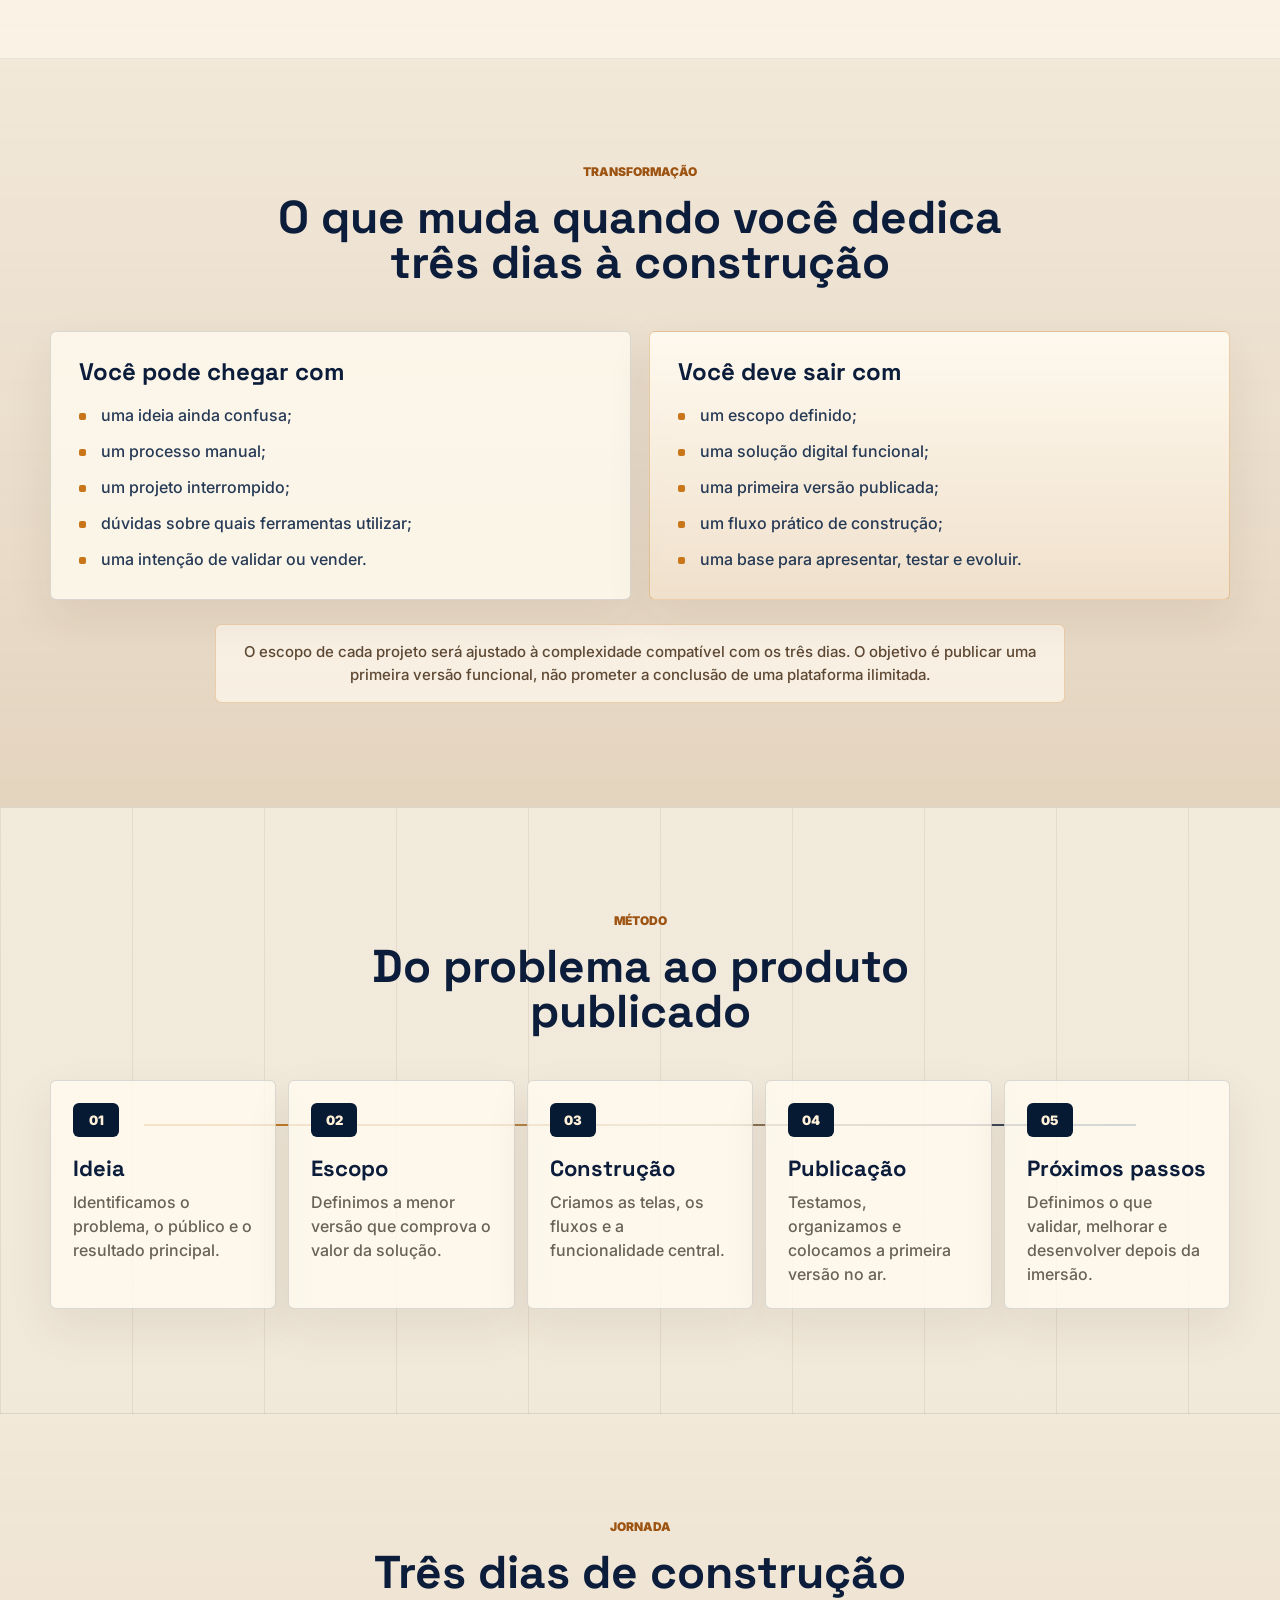
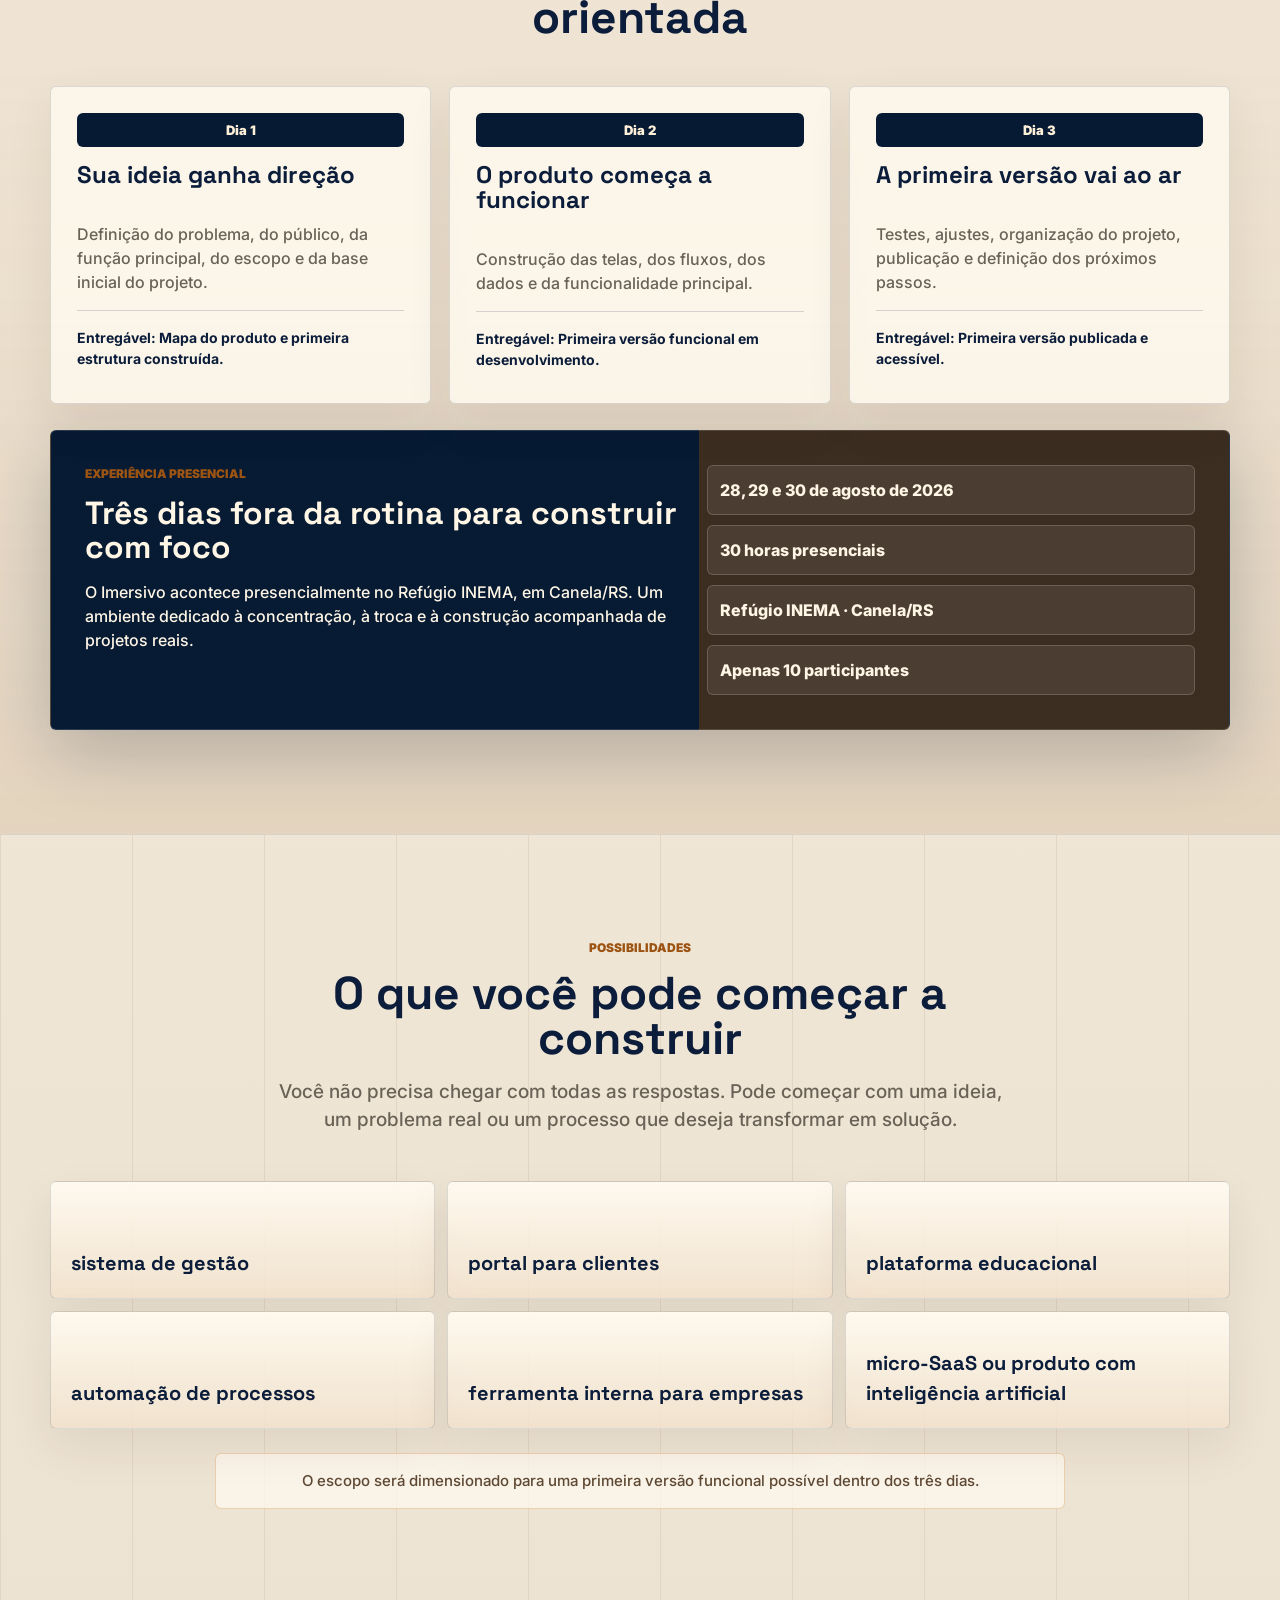
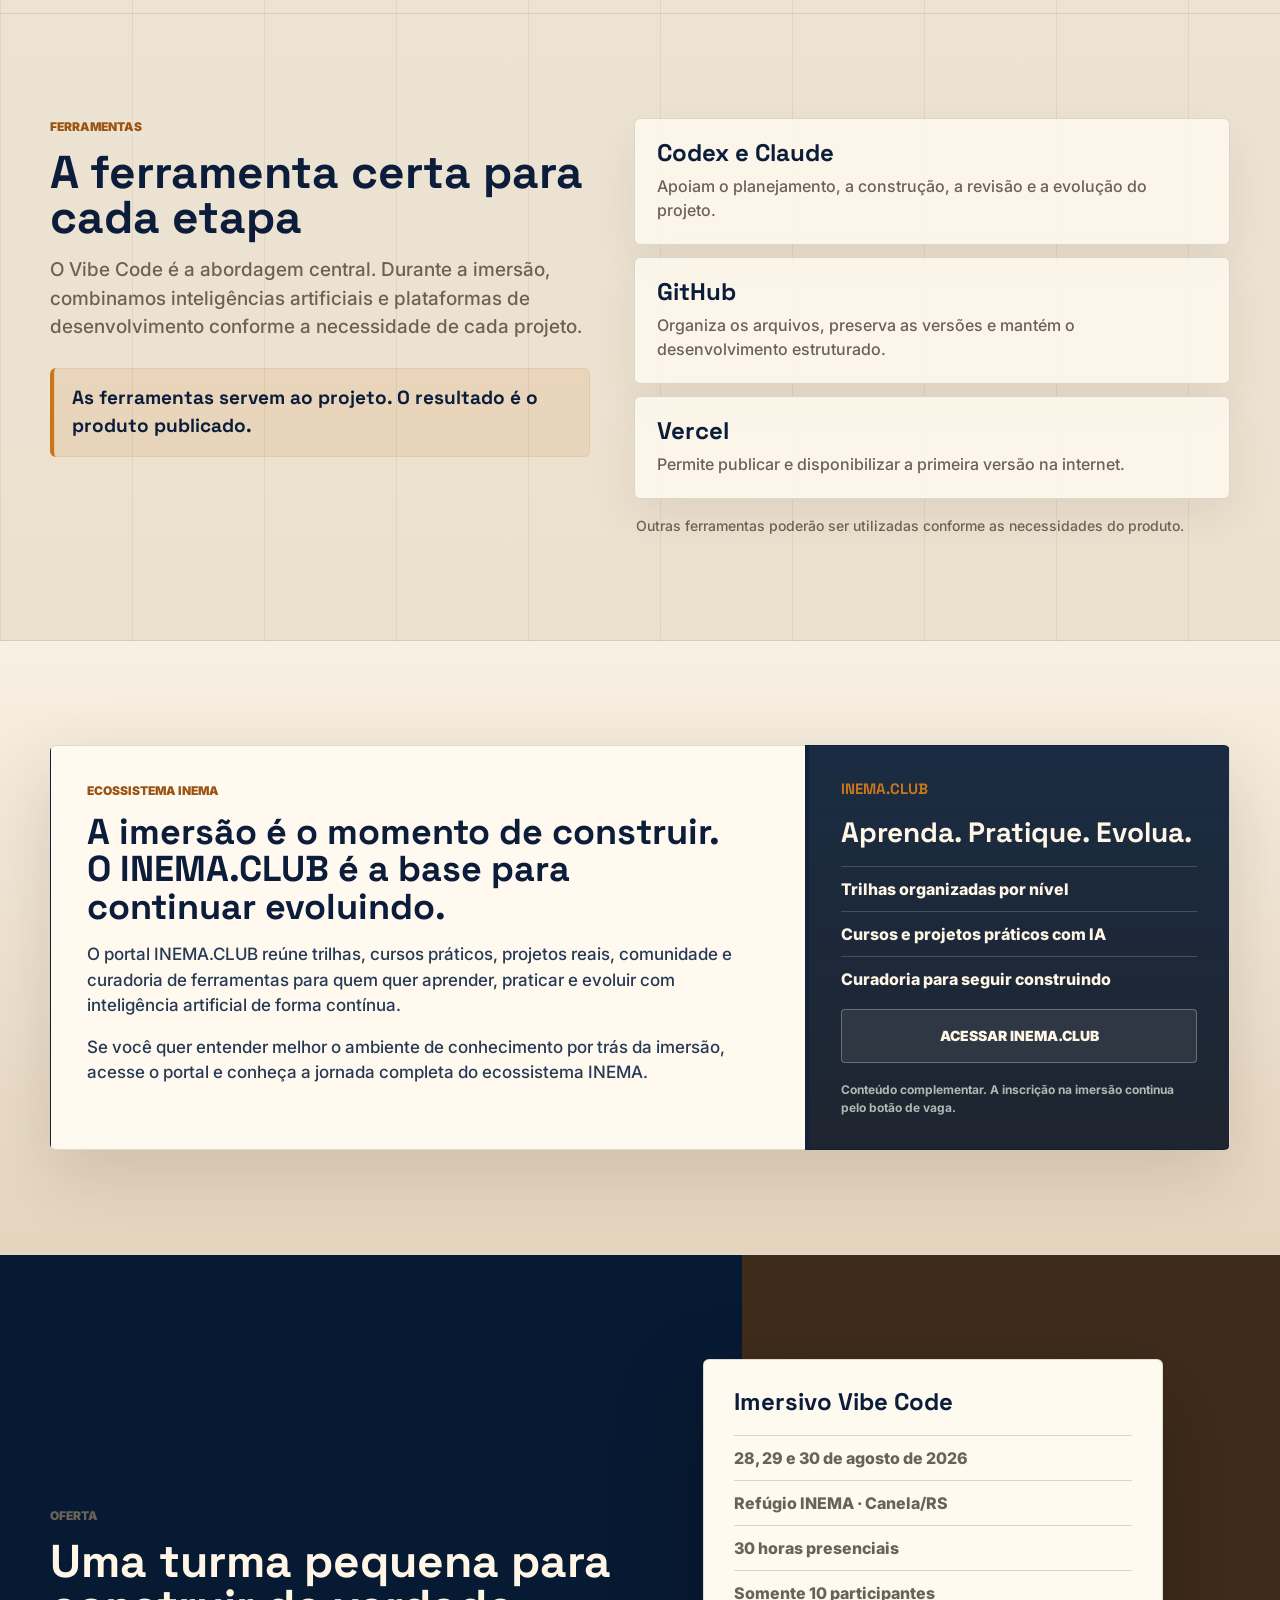
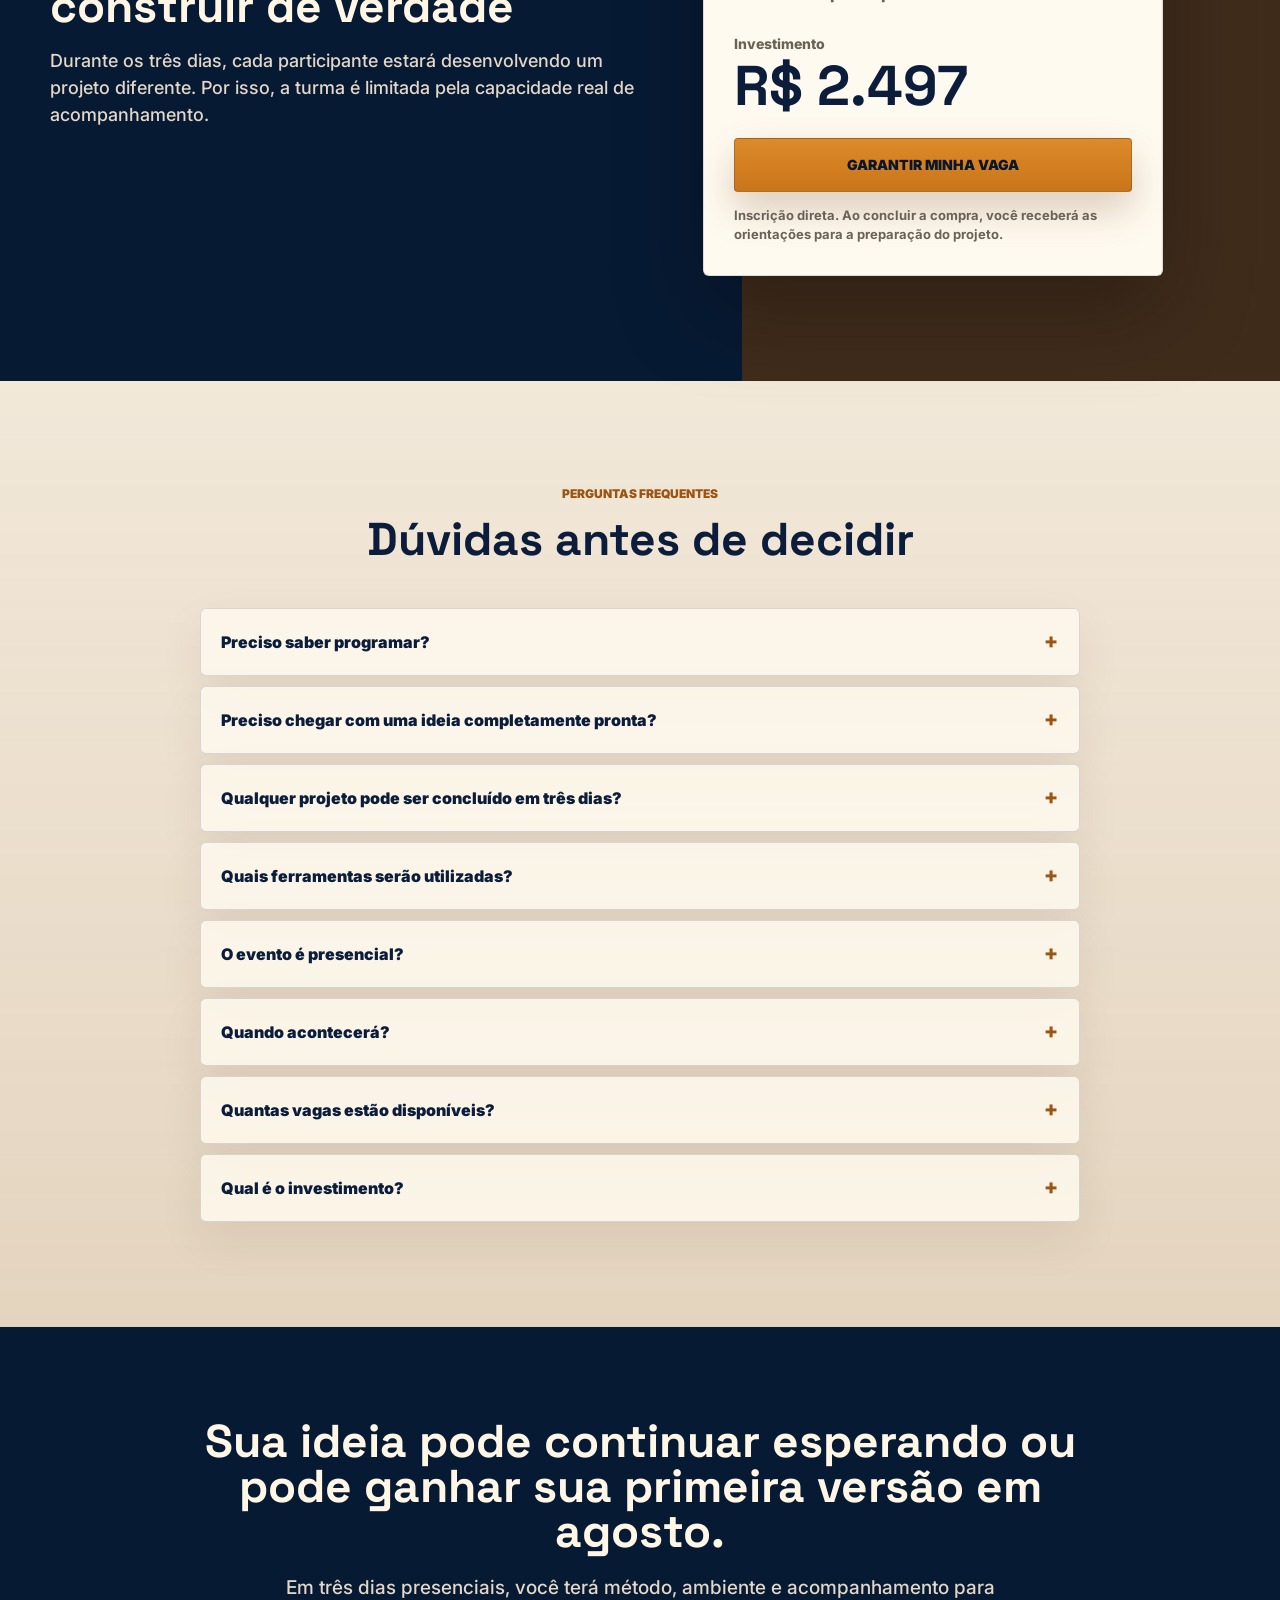
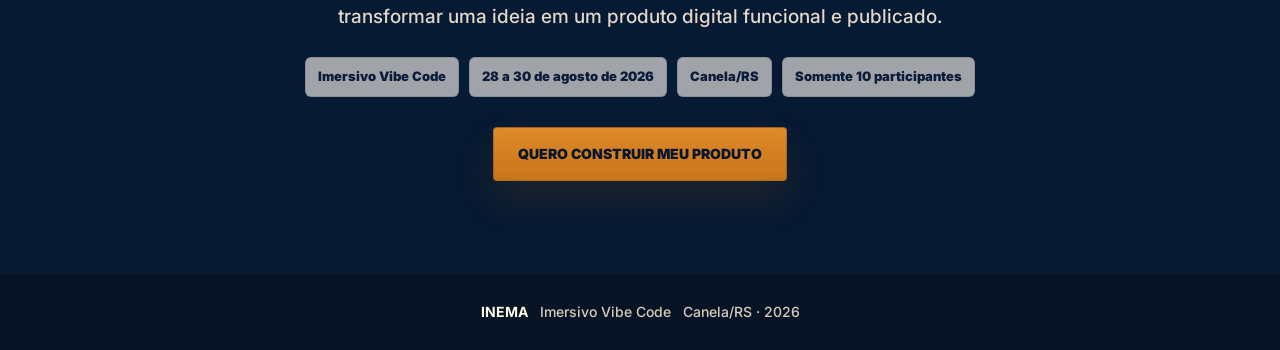
==== commit b0133c6a: "Oculta projetos e depoimentos temporariamente" ====
--- a/index.html
+++ b/index.html
@@ -67,7 +67,6 @@
       <nav class="nav-links" aria-label="Navegação principal">
         <a href="#metodo">Método</a>
         <a href="#experiencia">Experiência</a>
-        <a href="#resultados">Resultados</a>
         <a href="#duvidas">Dúvidas</a>
       </nav>
       <a class="button button-small button-primary js-checkout-cta" href="#oferta" data-cta-location="header">Garantir minha vaga</a>
@@ -268,7 +267,7 @@
       </div>
     </section>
 
-    <section class="section section-alt proof-section" id="resultados" data-proof-section>
+    <section class="section section-alt proof-section" id="resultados" data-proof-section hidden>
       <div class="shell">
         <div class="section-heading reveal">
           <p class="section-label">Resultados</p>
--- a/assets/css/imersivo-vibe-code.css
+++ b/assets/css/imersivo-vibe-code.css
@@ -1,21 +1,21 @@
 :root {
-  --bg: #f3f4ef;
-  --surface: #ffffff;
-  --surface-soft: #e8eee8;
-  --ink: #101715;
-  --ink-soft: #3d4945;
-  --muted: #68736e;
-  --line: #d7ded6;
-  --dark: #111816;
-  --dark-2: #18221f;
-  --dark-line: rgba(255, 255, 255, .16);
-  --primary: #f5c542;
-  --primary-strong: #d89b17;
-  --teal: #2a9d8f;
-  --blue: #2f6f9f;
-  --danger: #9f4a3b;
-  --shadow: 0 22px 60px rgba(16, 23, 21, .12);
-  --radius: 8px;
+  --bg: #efe7d8;
+  --surface: #fffaf0;
+  --surface-soft: #e6d8c4;
+  --ink: #0b1d3a;
+  --ink-soft: #263a56;
+  --muted: #6a6256;
+  --line: rgba(11, 29, 58, .16);
+  --dark: #071a33;
+  --dark-2: #112b49;
+  --dark-line: rgba(255, 250, 240, .18);
+  --primary: #c9751a;
+  --primary-strong: #9d5413;
+  --teal: #667f72;
+  --blue: #0e3157;
+  --danger: #8d4a32;
+  --shadow: 0 24px 70px rgba(66, 42, 20, .16);
+  --radius: 6px;
   --header-height: 72px;
 }
 
@@ -1052,6 +1052,565 @@
   transform: none;
 }
 
+/* Nova identidade visual: editorial premium, humana e conectada a Canela. */
+body {
+  background:
+    linear-gradient(90deg, rgba(111, 70, 36, .09) 0 1px, transparent 1px 100%),
+    linear-gradient(180deg, #f8f0e3 0%, var(--bg) 42%, #e7d8c2 100%);
+  background-size: 132px 100%, auto;
+  color: var(--ink);
+  font-weight: 500;
+}
+
+h1,
+h2,
+h3 {
+  color: inherit;
+  font-weight: 900;
+}
+
+.shell {
+  width: min(1180px, calc(100% - 48px));
+}
+
+.narrow {
+  width: min(880px, calc(100% - 48px));
+}
+
+.site-header {
+  background: rgba(255, 250, 240, .84);
+  border-bottom: 1px solid rgba(11, 29, 58, .12);
+  backdrop-filter: blur(24px);
+}
+
+.site-header.is-scrolled {
+  box-shadow: 0 16px 44px rgba(66, 42, 20, .1);
+}
+
+.brand {
+  color: var(--ink);
+  gap: 12px;
+}
+
+.brand-name {
+  font-size: 19px;
+  letter-spacing: 0;
+}
+
+.brand-divider {
+  background: rgba(11, 29, 58, .18);
+}
+
+.brand-event,
+.nav-links {
+  color: var(--muted);
+}
+
+.nav-links {
+  font-weight: 850;
+}
+
+.nav-links a:hover {
+  color: var(--primary-strong);
+}
+
+.button {
+  border-radius: 4px;
+  font-weight: 950;
+  min-height: 54px;
+  padding: 0 24px;
+  text-transform: uppercase;
+}
+
+.button-primary {
+  background: linear-gradient(180deg, #dd8a2a 0%, var(--primary) 100%);
+  border-color: rgba(11, 29, 58, .22);
+  box-shadow: 0 18px 38px rgba(106, 63, 18, .24);
+  color: #08172d;
+}
+
+.button-primary:hover {
+  background: linear-gradient(180deg, #ed9c3c 0%, #d27c21 100%);
+  box-shadow: 0 22px 48px rgba(106, 63, 18, .28);
+}
+
+.button-quiet {
+  background: rgba(255, 250, 240, .08);
+  border-color: rgba(255, 250, 240, .28);
+  color: #fff6e6;
+}
+
+.button-quiet:hover {
+  background: rgba(255, 250, 240, .15);
+}
+
+.section {
+  border-bottom: 1px solid rgba(11, 29, 58, .1);
+  padding: 104px 0;
+}
+
+.section-alt {
+  background:
+    linear-gradient(180deg, rgba(255, 250, 240, .48), rgba(226, 210, 188, .64)),
+    var(--surface-soft);
+}
+
+.section-dark {
+  background:
+    linear-gradient(135deg, rgba(24, 52, 82, .9), rgba(7, 26, 51, 1)),
+    var(--dark);
+  color: #fff6e6;
+}
+
+.section-label {
+  color: var(--primary-strong);
+  font-size: 12px;
+  font-weight: 950;
+}
+
+.section-heading {
+  margin-bottom: 46px;
+}
+
+.section-heading h2,
+.narrow h2,
+.offer-copy h2,
+.tools-layout h2,
+.final-cta h2 {
+  color: var(--ink);
+  font-size: 46px;
+  line-height: .98;
+}
+
+.section-dark .section-heading h2,
+.section-offer h2,
+.final-cta h2 {
+  color: #fff6e6;
+}
+
+.section-heading p:not(.section-label),
+.lead {
+  color: var(--muted);
+  font-size: 19px;
+}
+
+.hero.section-dark {
+  background:
+    linear-gradient(90deg, rgba(80, 48, 24, .34) 0 12%, transparent 12% 100%),
+    linear-gradient(100deg, rgba(255, 250, 240, .97) 0 58%, rgba(240, 226, 207, .86) 58% 100%),
+    linear-gradient(180deg, #f8f0e2 0%, #d9c2a4 100%);
+  color: var(--ink);
+  min-height: auto;
+  padding: 70px 0 84px;
+}
+
+.hero::before {
+  background:
+    linear-gradient(180deg, rgba(122, 82, 43, .22), rgba(122, 82, 43, 0) 34%),
+    linear-gradient(90deg, rgba(11, 29, 58, .06) 0 1px, transparent 1px 100%),
+    linear-gradient(180deg, transparent 0 68%, rgba(97, 61, 31, .22) 68% 100%);
+  background-size: auto, 88px 100%, auto;
+  opacity: 1;
+}
+
+.hero::after {
+  content: "";
+  position: absolute;
+  inset: 0;
+  background:
+    linear-gradient(90deg, rgba(73, 45, 24, .34) 0 2.5%, transparent 2.5% 100%),
+    linear-gradient(90deg, transparent 0 76%, rgba(94, 58, 30, .28) 76% 100%);
+  pointer-events: none;
+}
+
+.hero-grid {
+  grid-template-columns: minmax(0, 1fr) minmax(360px, 500px);
+  gap: 64px;
+  z-index: 1;
+}
+
+.hero-copy {
+  max-width: 720px;
+}
+
+.hero-copy.reveal,
+.hero-visual.reveal {
+  opacity: 1;
+  transform: none;
+}
+
+.eyebrow {
+  background: transparent;
+  border: 0;
+  color: var(--ink);
+  display: block;
+  font-size: 14px;
+  margin-bottom: 26px;
+  padding: 0;
+  text-transform: uppercase;
+}
+
+.hero h1 {
+  color: var(--ink);
+  font-size: clamp(56px, 6.2vw, 88px);
+  line-height: .94;
+  max-width: 820px;
+  text-transform: uppercase;
+}
+
+.hero-subtitle {
+  color: var(--ink-soft);
+  font-size: 20px;
+  max-width: 650px;
+}
+
+.hero-facts span,
+.final-facts span {
+  background: rgba(255, 250, 240, .62);
+  border: 1px solid rgba(11, 29, 58, .16);
+  color: var(--ink);
+  font-weight: 900;
+}
+
+.price-line span,
+.price-line small {
+  color: var(--muted);
+}
+
+.price-line strong {
+  color: var(--primary-strong);
+  font-size: 40px;
+}
+
+.microcopy {
+  color: var(--muted);
+}
+
+.hero-visual {
+  min-height: 580px;
+  border: 1px solid rgba(11, 29, 58, .18);
+  background:
+    linear-gradient(180deg, rgba(255, 250, 240, .68), rgba(221, 198, 169, .78)),
+    linear-gradient(90deg, rgba(101, 63, 32, .38) 0 18%, rgba(255, 250, 240, .2) 18% 100%);
+  box-shadow: 0 34px 90px rgba(70, 44, 24, .22);
+  isolation: isolate;
+}
+
+.hero-visual::before,
+.hero-visual::after {
+  content: "";
+  position: absolute;
+  z-index: 1;
+  border-radius: 8px;
+}
+
+.hero-visual::before {
+  left: 34px;
+  right: 128px;
+  bottom: 62px;
+  height: 190px;
+  background:
+    linear-gradient(90deg, rgba(11, 29, 58, .1) 0 1px, transparent 1px 100%),
+    linear-gradient(180deg, #fffaf0, #efe4d3);
+  background-size: 44px 100%, auto;
+  border: 1px solid rgba(11, 29, 58, .14);
+  box-shadow: 18px 24px 36px rgba(66, 42, 20, .18);
+  transform: rotate(-4deg);
+}
+
+.hero-visual::after {
+  right: 24px;
+  bottom: 80px;
+  width: 244px;
+  height: 280px;
+  background:
+    linear-gradient(180deg, rgba(255, 250, 240, .9), rgba(226, 216, 202, .9)),
+    linear-gradient(90deg, transparent 0 48%, rgba(11, 29, 58, .1) 48% 49%, transparent 49% 100%);
+  border: 10px solid rgba(11, 29, 58, .78);
+  border-bottom-width: 28px;
+  box-shadow: 0 22px 42px rgba(11, 29, 58, .2);
+  transform: rotate(5deg);
+}
+
+.hero-visual img {
+  width: 100%;
+  height: 100%;
+  min-height: 580px;
+  object-fit: cover;
+  opacity: .12;
+  filter: sepia(.55) saturate(.45) contrast(.85) brightness(1.08);
+}
+
+.visual-card {
+  left: 34px;
+  right: auto;
+  bottom: 306px;
+  z-index: 2;
+  width: min(330px, calc(100% - 68px));
+  background: rgba(255, 250, 240, .9);
+  border: 1px solid rgba(11, 29, 58, .16);
+  box-shadow: 0 16px 36px rgba(66, 42, 20, .16);
+  color: var(--ink);
+}
+
+.visual-card span {
+  color: var(--primary-strong);
+}
+
+.visual-card strong {
+  color: var(--ink);
+  font-size: 19px;
+}
+
+.visual-steps {
+  bottom: 32px;
+  left: 34px;
+  right: 34px;
+  top: auto;
+  z-index: 2;
+  grid-template-columns: repeat(4, minmax(0, 1fr));
+}
+
+.visual-steps li {
+  background: rgba(255, 250, 240, .9);
+  border: 1px solid rgba(11, 29, 58, .16);
+  color: var(--ink);
+  justify-content: center;
+  min-height: 48px;
+}
+
+.visual-steps span {
+  color: var(--primary-strong);
+}
+
+.section-problem {
+  background:
+    linear-gradient(180deg, rgba(255, 250, 240, .96), rgba(248, 240, 227, .92)),
+    var(--surface);
+}
+
+.text-stack {
+  color: var(--ink-soft);
+}
+
+.statement {
+  background: rgba(201, 117, 26, .12);
+  border-left-color: var(--primary);
+  color: var(--ink);
+  box-shadow: inset 0 0 0 1px rgba(201, 117, 26, .12);
+}
+
+.comparison-card,
+.day-card,
+.offer-card,
+.tool-item,
+.proof-empty,
+.project-type,
+.proof-card,
+.faq-item,
+.method-step {
+  background: rgba(255, 250, 240, .82);
+  border: 1px solid rgba(11, 29, 58, .14);
+  box-shadow: 0 18px 46px rgba(66, 42, 20, .08);
+}
+
+.comparison-card,
+.day-card,
+.offer-card,
+.tool-item,
+.method-step,
+.proof-empty,
+.faq-item,
+.project-type {
+  border-radius: var(--radius);
+}
+
+.comparison-card-strong {
+  background: linear-gradient(180deg, rgba(255, 250, 240, .94), rgba(241, 225, 204, .86));
+  border-color: rgba(201, 117, 26, .32);
+}
+
+.comparison-card h3,
+.day-card h3,
+.tool-item h3,
+.offer-card h3,
+.method-step h3,
+.proof-card-body h3 {
+  color: var(--ink);
+}
+
+.clean-list {
+  color: var(--ink-soft);
+}
+
+.clean-list li::before {
+  background: var(--primary);
+  border-radius: 2px;
+}
+
+.honest-note {
+  background: rgba(255, 250, 240, .7);
+  border-color: rgba(201, 117, 26, .28);
+  color: #5d4833;
+}
+
+.method-flow::before {
+  background: linear-gradient(90deg, var(--primary), #b08a55, var(--blue));
+}
+
+.method-step span,
+.day-number {
+  background: var(--dark);
+  color: #fff1d9;
+}
+
+.day-card strong {
+  color: var(--ink);
+}
+
+.venue-band {
+  background:
+    linear-gradient(90deg, rgba(7, 26, 51, .98) 0 55%, rgba(67, 48, 31, .88) 55% 100%),
+    var(--dark);
+  border: 1px solid rgba(255, 250, 240, .14);
+  box-shadow: 0 24px 70px rgba(7, 26, 51, .22);
+}
+
+.venue-band h2,
+.venue-band p:not(.section-label) {
+  color: #fff6e6;
+}
+
+.venue-facts li {
+  background: rgba(255, 250, 240, .08);
+  border-color: rgba(255, 250, 240, .18);
+  color: #fff6e6;
+}
+
+.project-type {
+  background:
+    linear-gradient(180deg, rgba(255, 250, 240, .94), rgba(241, 225, 204, .86));
+  min-height: 118px;
+}
+
+.project-type:hover {
+  border-color: rgba(201, 117, 26, .44);
+}
+
+.proof-card img,
+.proof-placeholder {
+  background:
+    linear-gradient(135deg, rgba(7, 26, 51, .96), rgba(42, 64, 82, .92)),
+    var(--dark);
+}
+
+.section-ecosystem {
+  background:
+    linear-gradient(180deg, #f8f0e3 0%, #e5d5bf 100%);
+}
+
+.ecosystem-card {
+  background:
+    linear-gradient(90deg, rgba(255, 250, 240, .96) 0 64%, rgba(7, 26, 51, .96) 64% 100%);
+  border-color: rgba(11, 29, 58, .14);
+  box-shadow: var(--shadow);
+}
+
+.ecosystem-panel {
+  background:
+    linear-gradient(180deg, rgba(255, 250, 240, .08), rgba(201, 117, 26, .12)),
+    var(--dark);
+}
+
+.ecosystem-panel span {
+  color: var(--primary);
+}
+
+.ecosystem-panel strong,
+.ecosystem-panel li {
+  color: #fff6e6;
+}
+
+.section-offer {
+  background:
+    linear-gradient(90deg, rgba(7, 26, 51, 1) 0 58%, rgba(68, 45, 25, .92) 58% 100%),
+    var(--dark);
+}
+
+.offer-copy p:not(.section-label),
+.final-cta p {
+  color: #e2d7c8;
+}
+
+.offer-card {
+  background: #fffaf0;
+  color: var(--ink);
+  box-shadow: 0 34px 90px rgba(0, 0, 0, .26);
+}
+
+.offer-facts,
+.offer-price span,
+.offer-price small,
+.offer-microcopy {
+  color: var(--muted);
+}
+
+.offer-price strong {
+  color: var(--ink);
+}
+
+.checkout-note {
+  background: rgba(201, 117, 26, .12);
+  color: #5b3817;
+}
+
+.faq-item summary {
+  color: var(--ink);
+}
+
+.faq-item summary::after {
+  color: var(--primary-strong);
+}
+
+.faq-item p {
+  color: var(--muted);
+}
+
+.final-cta {
+  background:
+    linear-gradient(180deg, rgba(7, 26, 51, .96), rgba(7, 26, 51, 1)),
+    var(--dark);
+}
+
+.site-footer {
+  background: #071426;
+  color: #d9ccba;
+}
+
+.footer-inner strong {
+  color: #fff6e6;
+}
+
+.mobile-sticky-cta {
+  background: rgba(255, 250, 240, .94);
+  border-top-color: rgba(11, 29, 58, .18);
+}
+
+.mobile-sticky-cta span {
+  color: var(--ink-soft);
+}
+
+.toast {
+  background: #fffaf0;
+  border-color: rgba(201, 117, 26, .3);
+  box-shadow: var(--shadow);
+}
+
+.reveal {
+  opacity: 1;
+  transform: none;
+}
+
 @media (max-width: 980px) {
   .nav-links {
     display: none;
@@ -1279,3 +1838,78 @@
     transform: none;
   }
 }
+
+@media (max-width: 980px) {
+  .ecosystem-card {
+    background: rgba(255, 250, 240, .92);
+  }
+
+  .ecosystem-panel {
+    background:
+      linear-gradient(180deg, rgba(255, 250, 240, .08), rgba(201, 117, 26, .12)),
+      var(--dark);
+  }
+
+  .section-offer {
+    background:
+      linear-gradient(180deg, rgba(7, 26, 51, 1) 0 62%, rgba(68, 45, 25, .92) 100%),
+      var(--dark);
+  }
+}
+
+@media (max-width: 720px) {
+  .shell,
+  .narrow {
+    width: min(100% - 28px, 1120px);
+  }
+
+  .hero.section-dark {
+    padding: 50px 0 66px;
+  }
+
+  .hero h1 {
+    font-size: 42px;
+  }
+
+  .hero-visual,
+  .hero-visual img {
+    min-height: 450px;
+  }
+
+  .hero-visual::before {
+    left: 20px;
+    right: 94px;
+    bottom: 78px;
+    height: 140px;
+  }
+
+  .hero-visual::after {
+    right: 18px;
+    bottom: 92px;
+    width: 170px;
+    height: 210px;
+  }
+
+  .visual-card {
+    width: auto;
+    max-width: none;
+    margin: 0;
+  }
+
+  .visual-steps {
+    left: auto;
+    right: auto;
+    bottom: auto;
+  }
+}
+
+@media (max-width: 420px) {
+  .hero h1 {
+    font-size: 38px;
+  }
+
+  .hero-visual,
+  .hero-visual img {
+    min-height: 420px;
+  }
+}
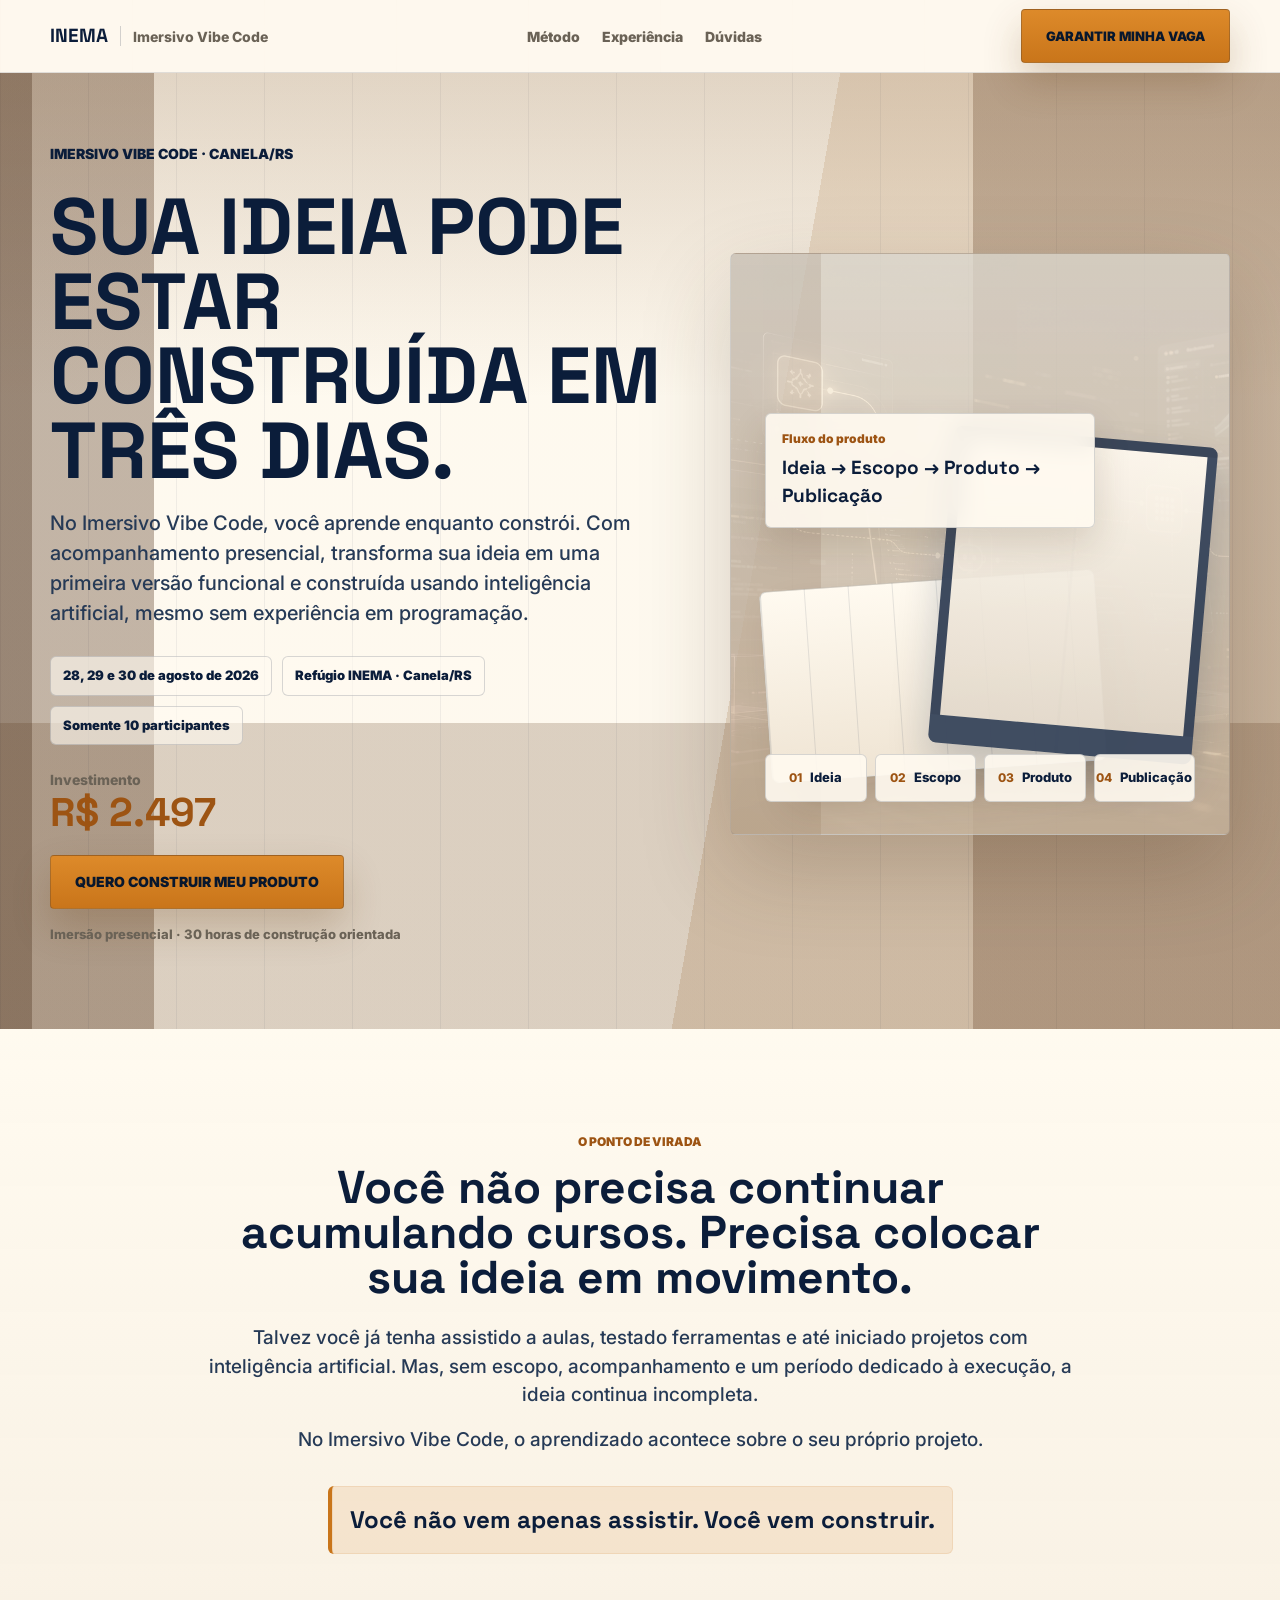
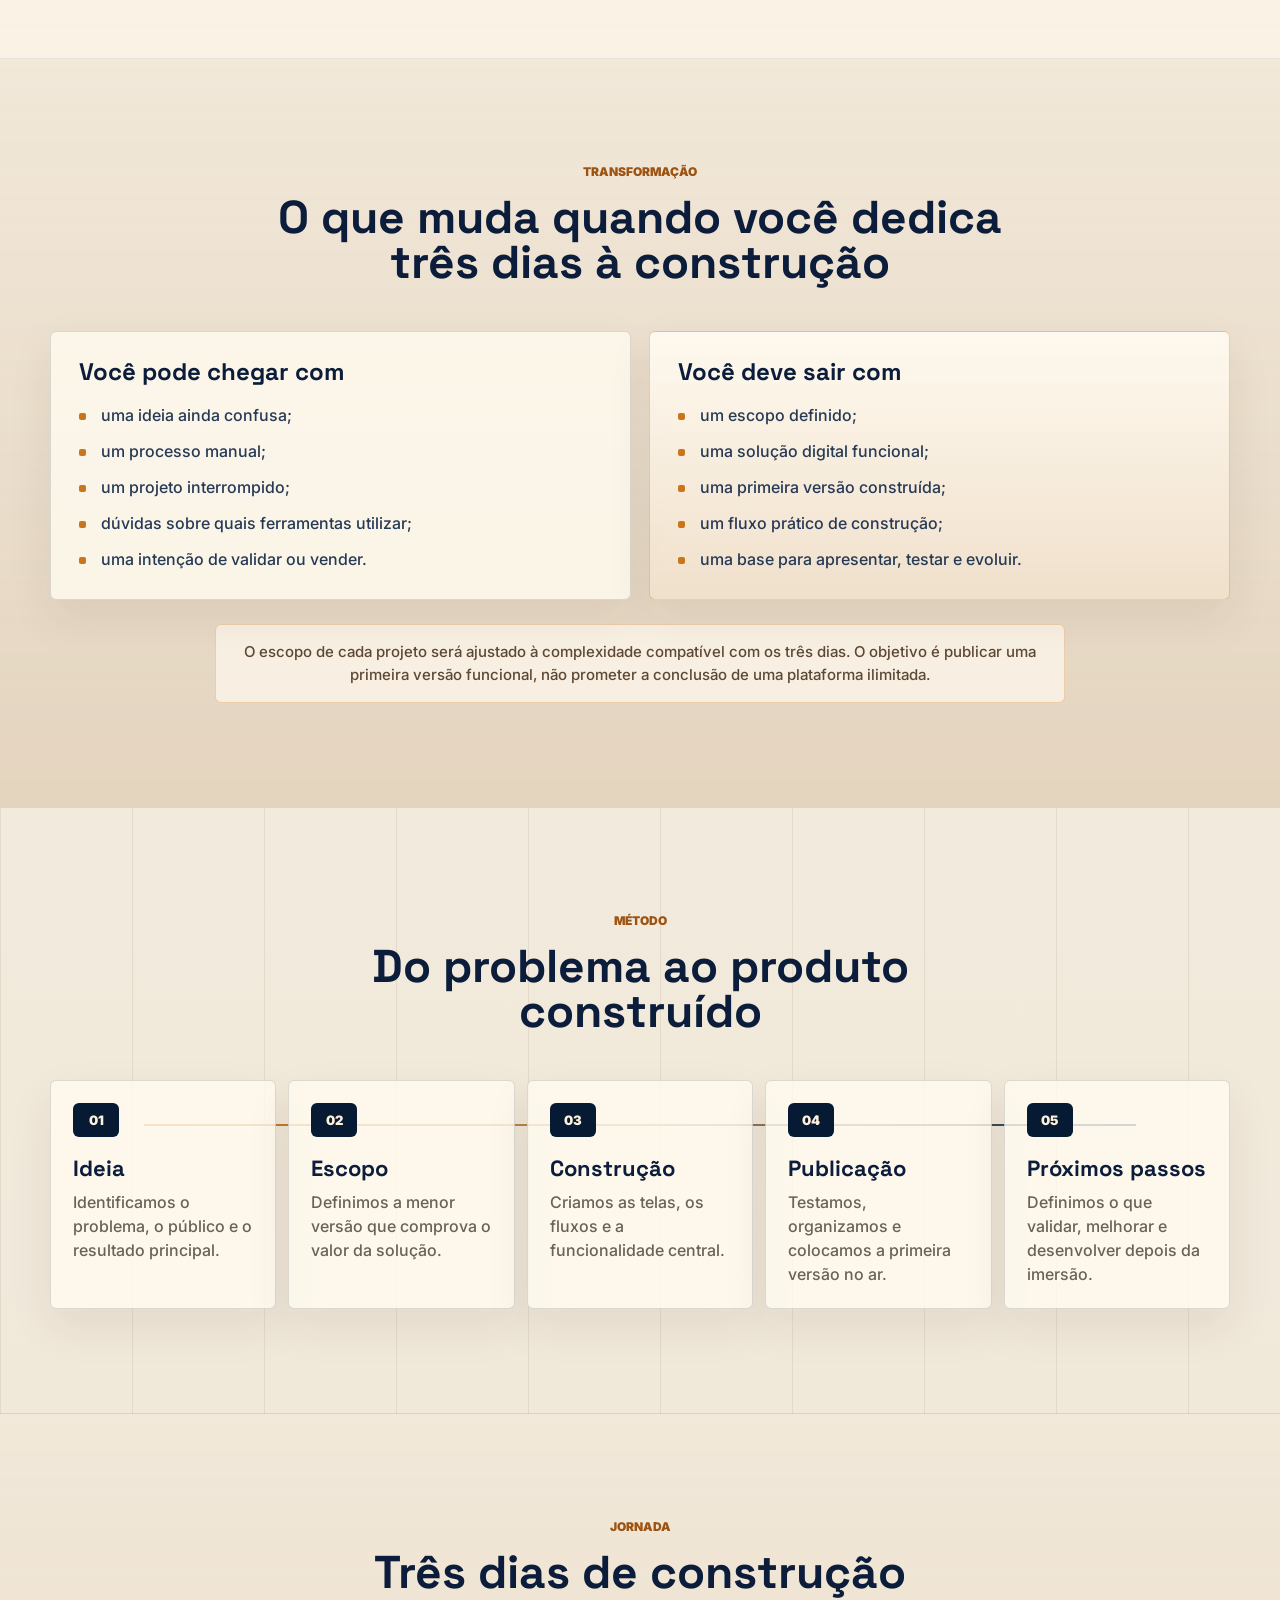
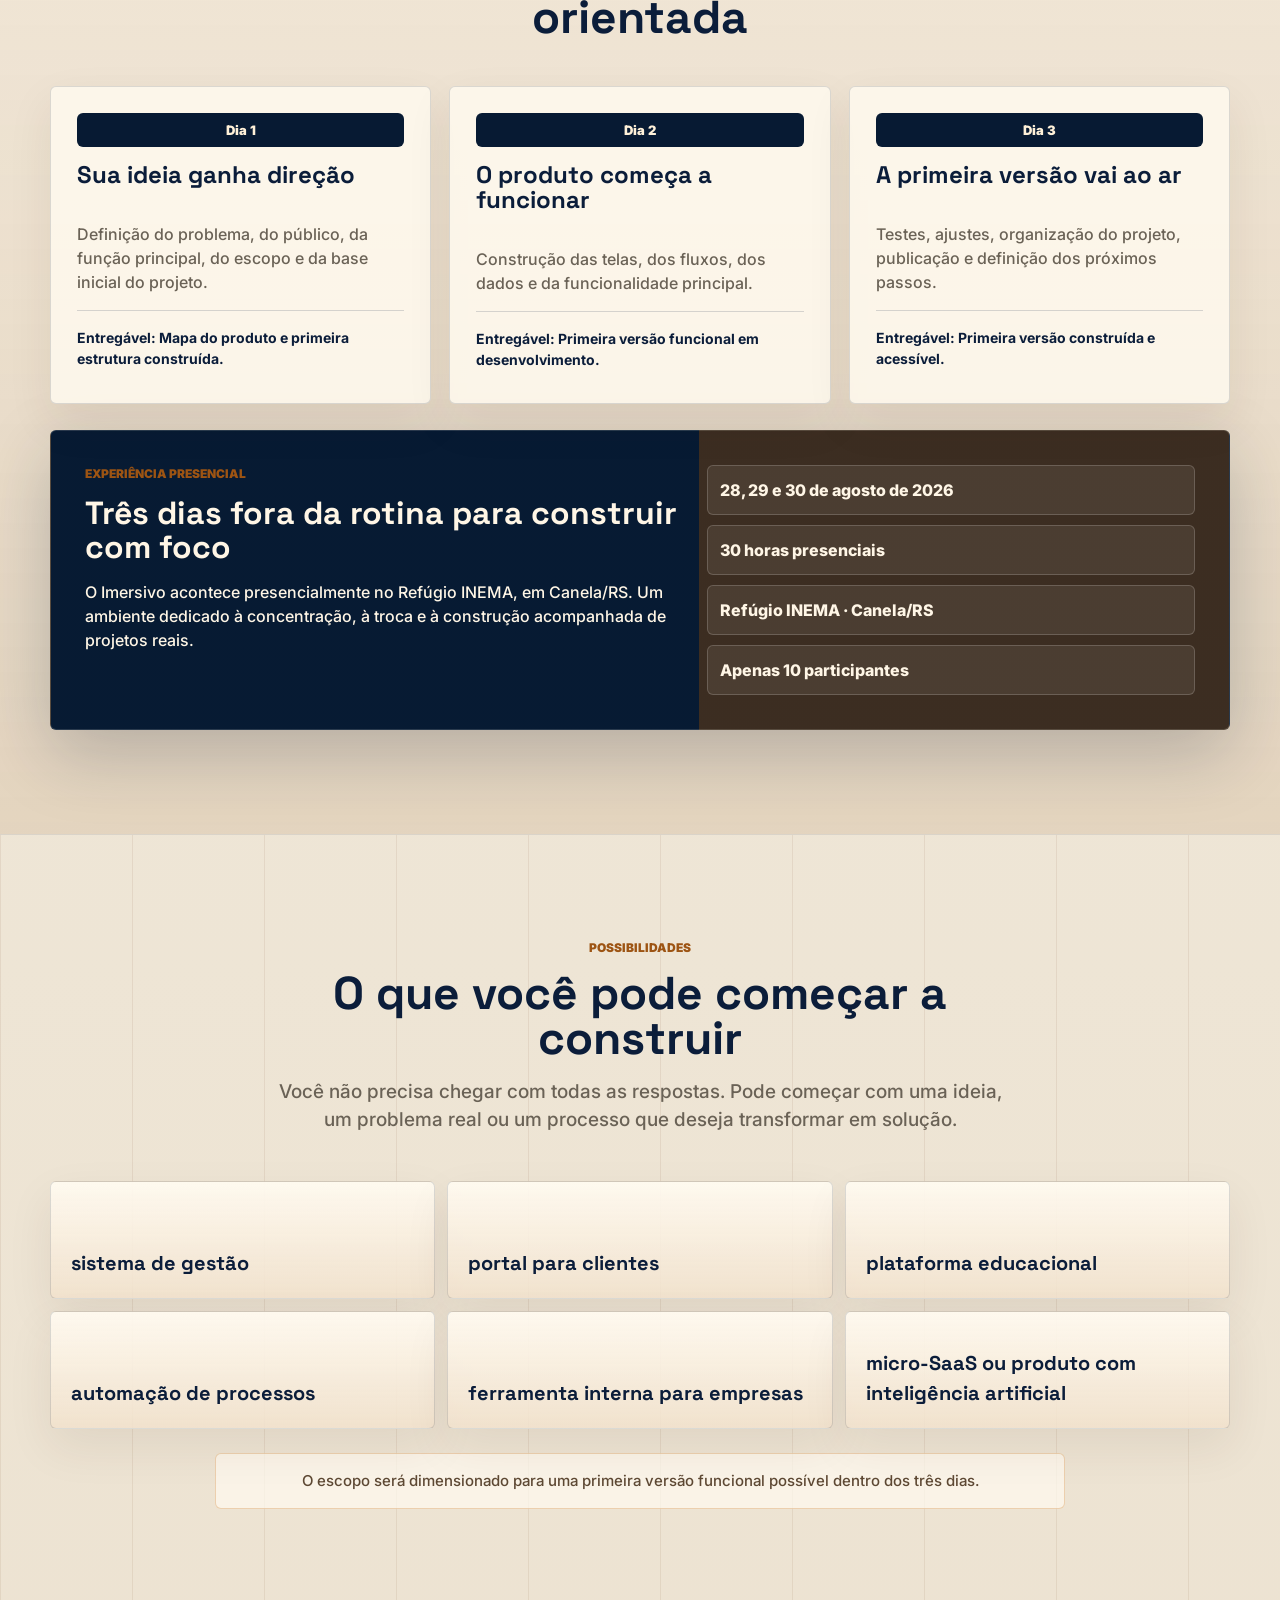
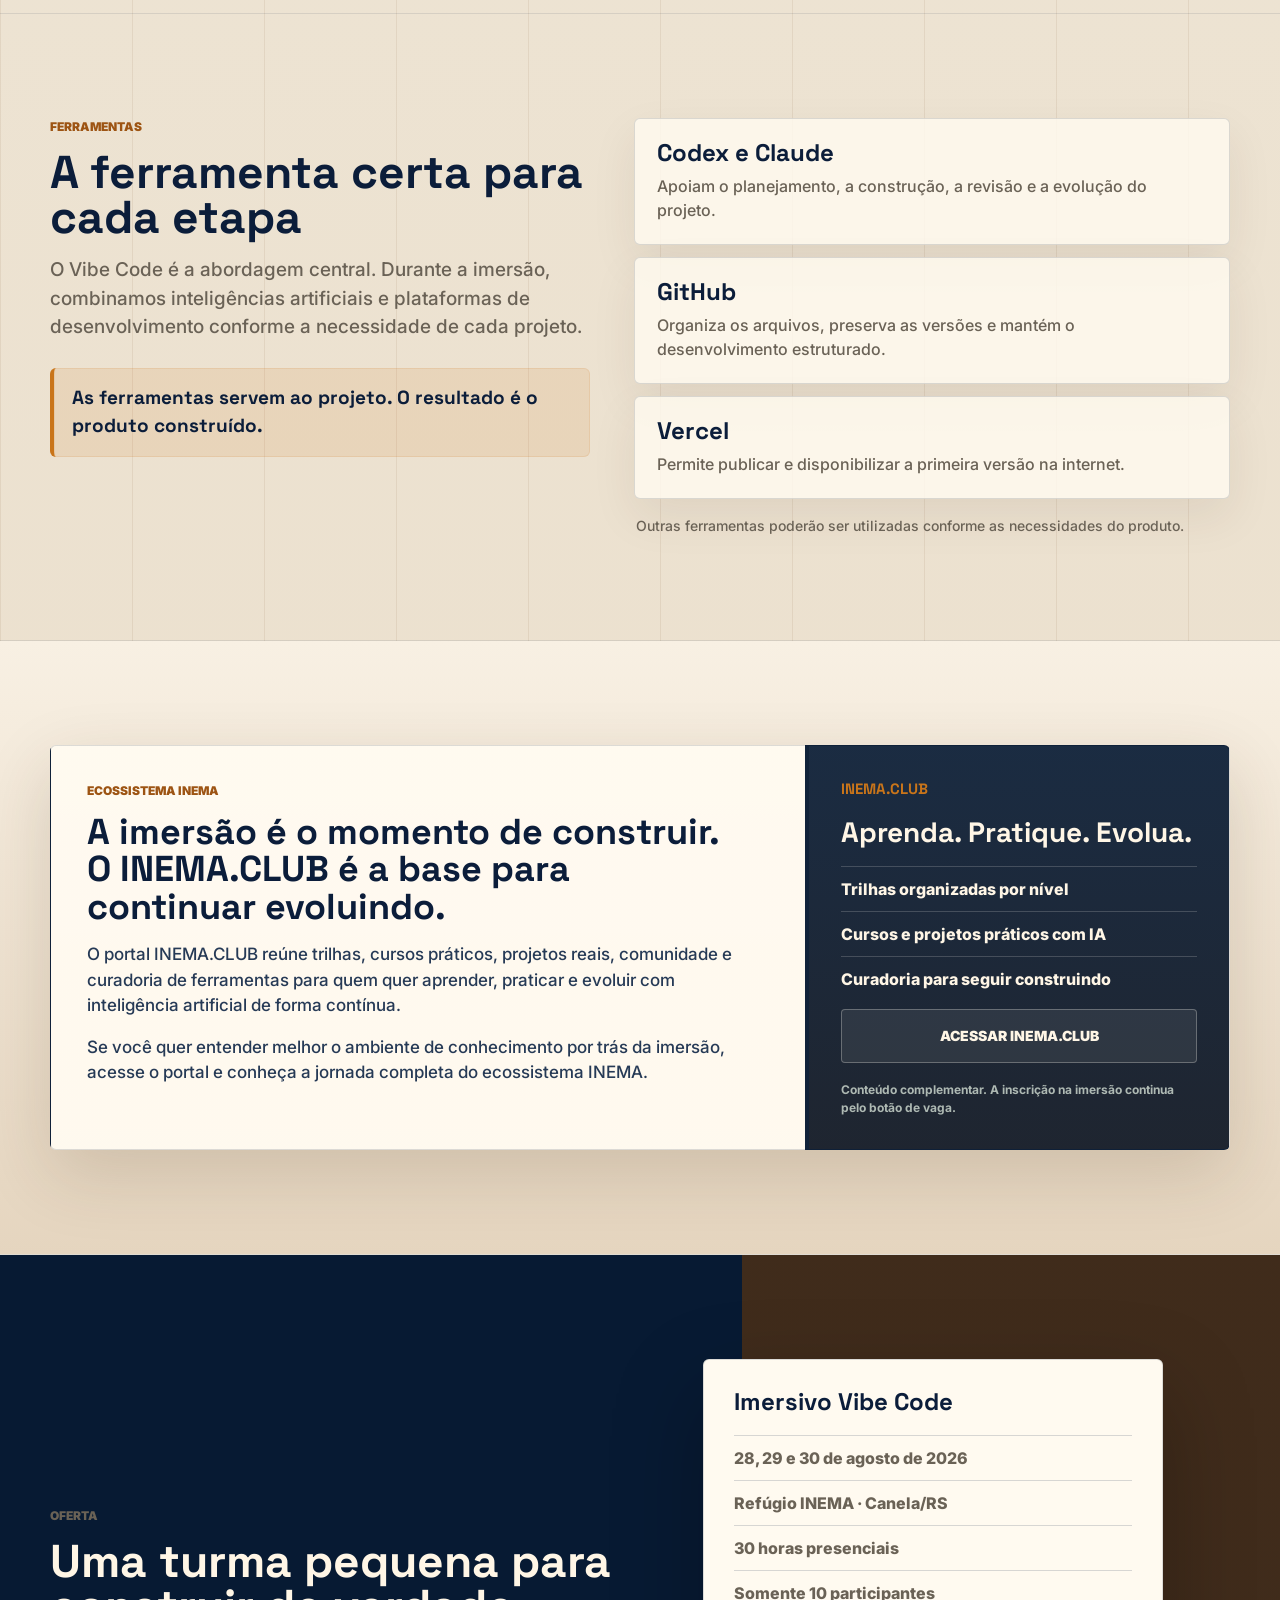
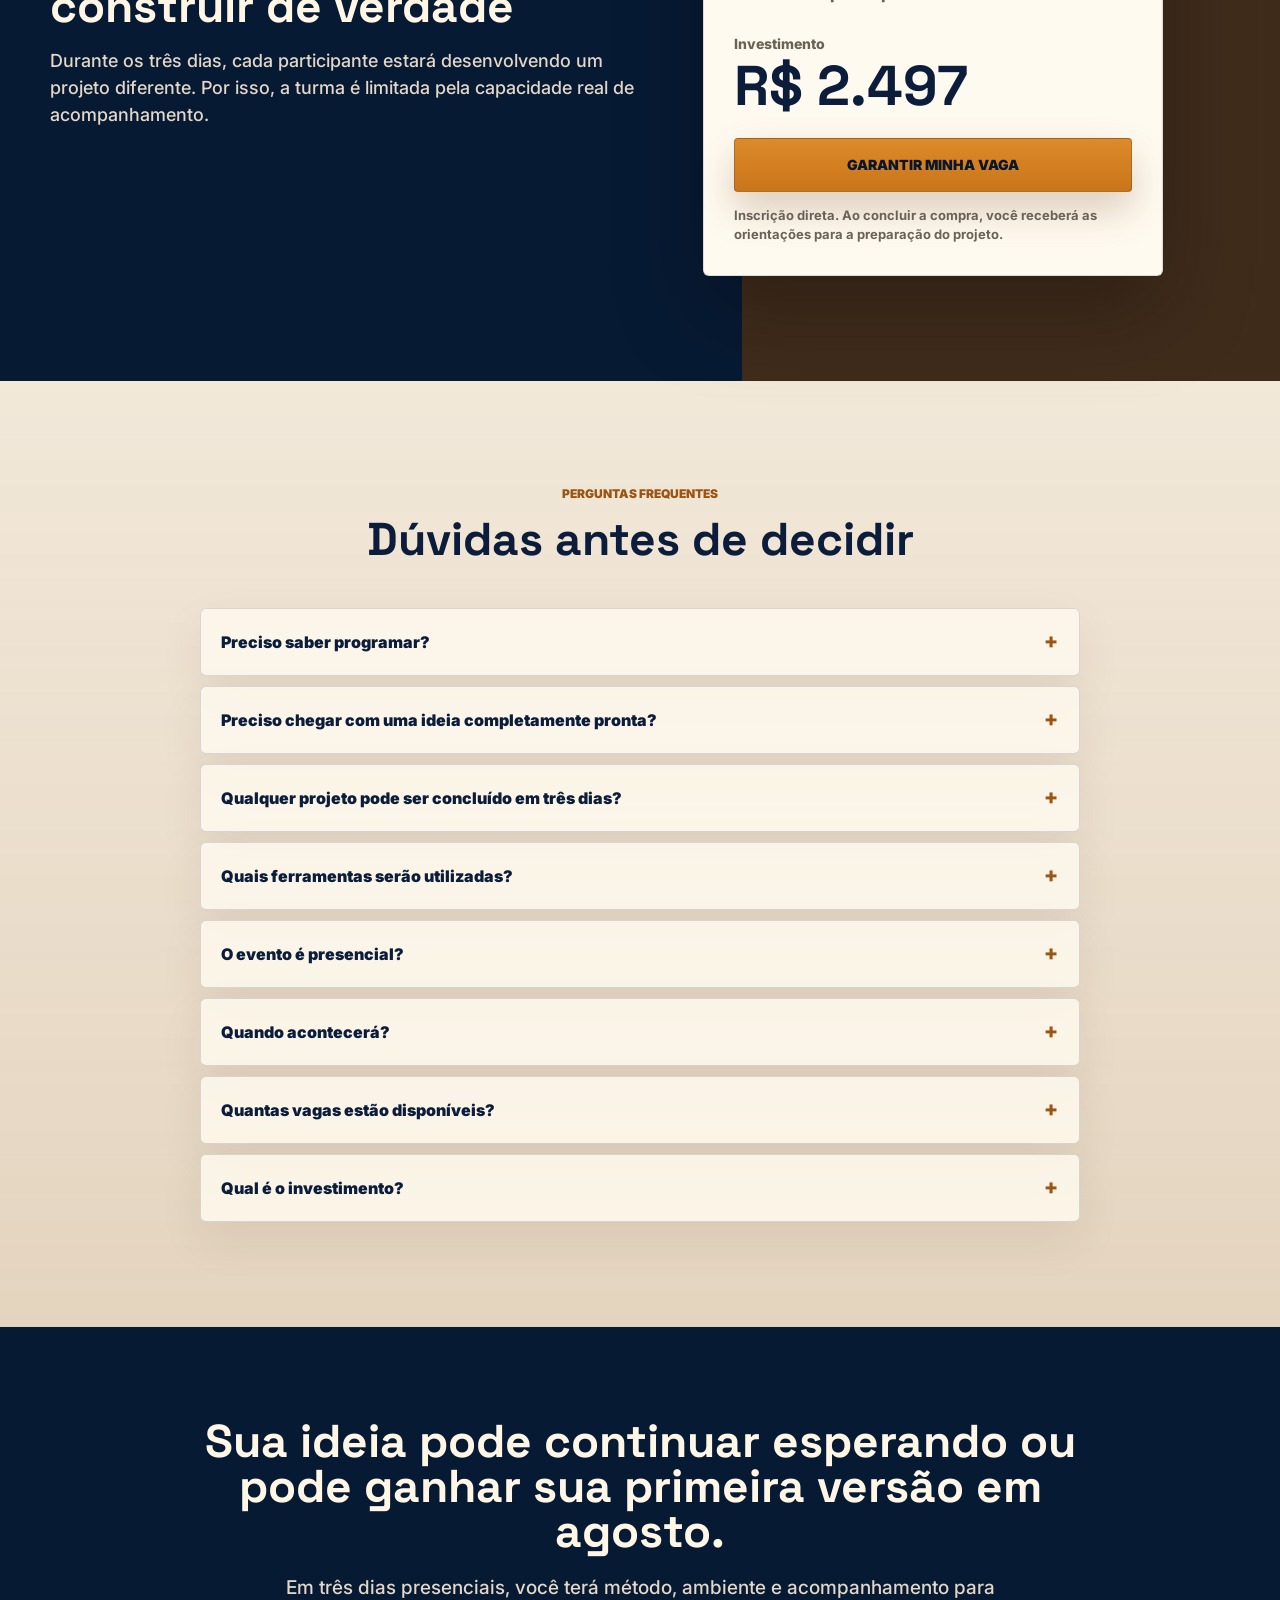
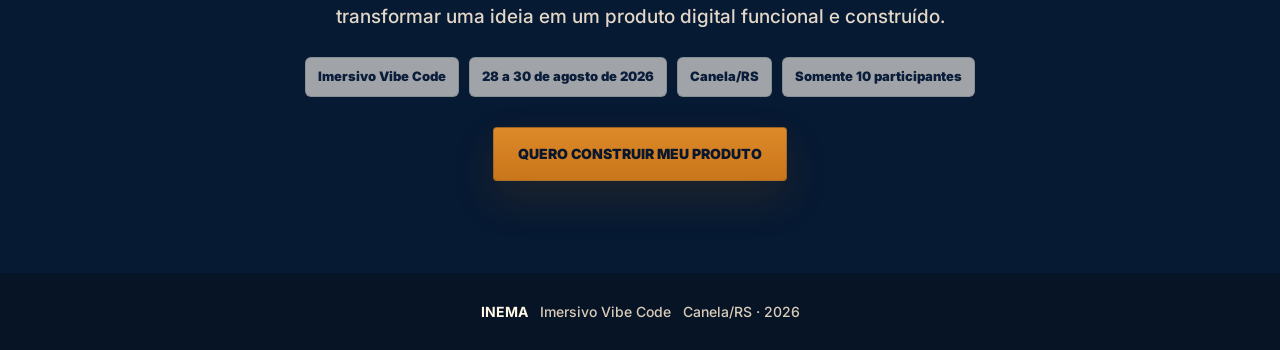
==== commit f6a37edf: "Atualiza mensagem e checkout do Imersivo" ====
--- a/index.html
+++ b/index.html
@@ -4,13 +4,13 @@
   <meta charset="UTF-8">
   <meta name="viewport" content="width=device-width, initial-scale=1.0">
   <title>Imersivo Vibe Code em Canela | INEMA</title>
-  <meta name="description" content="Transforme sua ideia em uma primeira versão funcional e publicada em três dias de construção presencial com inteligência artificial. 28 a 30 de agosto de 2026, em Canela/RS.">
+  <meta name="description" content="Transforme sua ideia em uma primeira versão funcional e construída em três dias de construção presencial com inteligência artificial. 28 a 30 de agosto de 2026, em Canela/RS.">
   <meta name="robots" content="index, follow">
   <!-- TODO: confirmar URL canônica -->
   <link rel="canonical" href="https://imersaovc.vercel.app/">
 
   <meta property="og:title" content="Imersivo Vibe Code em Canela | INEMA">
-  <meta property="og:description" content="Transforme sua ideia em uma primeira versão funcional e publicada em três dias de construção presencial com inteligência artificial. 28 a 30 de agosto de 2026, em Canela/RS.">
+  <meta property="og:description" content="Transforme sua ideia em uma primeira versão funcional e construída em três dias de construção presencial com inteligência artificial. 28 a 30 de agosto de 2026, em Canela/RS.">
   <meta property="og:type" content="website">
   <meta property="og:url" content="https://imersaovc.vercel.app/">
   <!-- TODO: adicionar imagem de compartilhamento -->
@@ -19,7 +19,7 @@
 
   <meta name="twitter:card" content="summary_large_image">
   <meta name="twitter:title" content="Imersivo Vibe Code em Canela | INEMA">
-  <meta name="twitter:description" content="Transforme sua ideia em uma primeira versão funcional e publicada em três dias de construção presencial com inteligência artificial.">
+  <meta name="twitter:description" content="Transforme sua ideia em uma primeira versão funcional e construída em três dias de construção presencial com inteligência artificial.">
   <meta name="twitter:image" content="https://imersaovc.vercel.app/assets/social/linkedin-feed-1200x627.png">
 
   <link rel="preconnect" href="https://fonts.googleapis.com">
@@ -78,9 +78,9 @@
       <div class="shell hero-grid">
         <div class="hero-copy reveal">
           <p class="eyebrow">IMERSIVO VIBE CODE · CANELA/RS</p>
-          <h1>Sua ideia pode estar publicada em três dias.</h1>
+          <h1>Sua ideia pode estar construída em três dias.</h1>
           <p class="hero-subtitle">
-            No Imersivo Vibe Code, você aprende enquanto constrói. Com acompanhamento presencial, transforma sua ideia em uma primeira versão funcional e publicada usando inteligência artificial, mesmo sem experiência em programação.
+            No Imersivo Vibe Code, você aprende enquanto constrói. Com acompanhamento presencial, transforma sua ideia em uma primeira versão funcional e construída usando inteligência artificial, mesmo sem experiência em programação.
           </p>
 
           <div class="hero-facts" aria-label="Informações principais do evento">
@@ -152,7 +152,7 @@
             <ul class="clean-list">
               <li>um escopo definido;</li>
               <li>uma solução digital funcional;</li>
-              <li>uma primeira versão publicada;</li>
+              <li>uma primeira versão construída;</li>
               <li>um fluxo prático de construção;</li>
               <li>uma base para apresentar, testar e evoluir.</li>
             </ul>
@@ -169,7 +169,7 @@
       <div class="shell">
         <div class="section-heading reveal">
           <p class="section-label">Método</p>
-          <h2>Do problema ao produto publicado</h2>
+          <h2>Do problema ao produto construído</h2>
         </div>
 
         <ol class="method-flow">
@@ -226,7 +226,7 @@
             <span class="day-number">Dia 3</span>
             <h3>A primeira versão vai ao ar</h3>
             <p>Testes, ajustes, organização do projeto, publicação e definição dos próximos passos.</p>
-            <strong>Entregável: Primeira versão publicada e acessível.</strong>
+            <strong>Entregável: Primeira versão construída e acessível.</strong>
           </article>
         </div>
 
@@ -284,7 +284,7 @@
 
         <div class="proof-empty reveal" data-proof-empty>
           <strong>Conteúdo real será adicionado quando os materiais forem enviados.</strong>
-          <p>Nenhum nome, imagem, projeto ou depoimento fictício foi publicado nesta versão.</p>
+          <p>Nenhum nome, imagem, projeto ou depoimento fictício foi incluído nesta versão.</p>
         </div>
       </div>
     </section>
@@ -295,7 +295,7 @@
           <p class="section-label">Ferramentas</p>
           <h2>A ferramenta certa para cada etapa</h2>
           <p class="lead">O Vibe Code é a abordagem central. Durante a imersão, combinamos inteligências artificiais e plataformas de desenvolvimento conforme a necessidade de cada projeto.</p>
-          <p class="statement statement-small">As ferramentas servem ao projeto. O resultado é o produto publicado.</p>
+          <p class="statement statement-small">As ferramentas servem ao projeto. O resultado é o produto construído.</p>
         </div>
 
         <div class="tools-list">
@@ -365,7 +365,7 @@
           </div>
           <a class="button button-primary button-full js-checkout-cta" href="#oferta" data-cta-location="offer">GARANTIR MINHA VAGA</a>
           <p class="offer-microcopy">Inscrição direta. Ao concluir a compra, você receberá as orientações para a preparação do projeto.</p>
-          <p class="checkout-note" data-checkout-note hidden>As inscrições serão liberadas em breve. O checkout do Asaas será conectado aqui.</p>
+          <p class="checkout-note" data-checkout-note hidden>Você será direcionado ao checkout seguro do Asaas.</p>
         </aside>
       </div>
     </section>
@@ -384,7 +384,7 @@
     <section class="final-cta section-dark">
       <div class="shell narrow reveal">
         <h2>Sua ideia pode continuar esperando ou pode ganhar sua primeira versão em agosto.</h2>
-        <p>Em três dias presenciais, você terá método, ambiente e acompanhamento para transformar uma ideia em um produto digital funcional e publicado.</p>
+        <p>Em três dias presenciais, você terá método, ambiente e acompanhamento para transformar uma ideia em um produto digital funcional e construído.</p>
         <div class="final-facts">
           <span>Imersivo Vibe Code</span>
           <span>28 a 30 de agosto de 2026</span>
